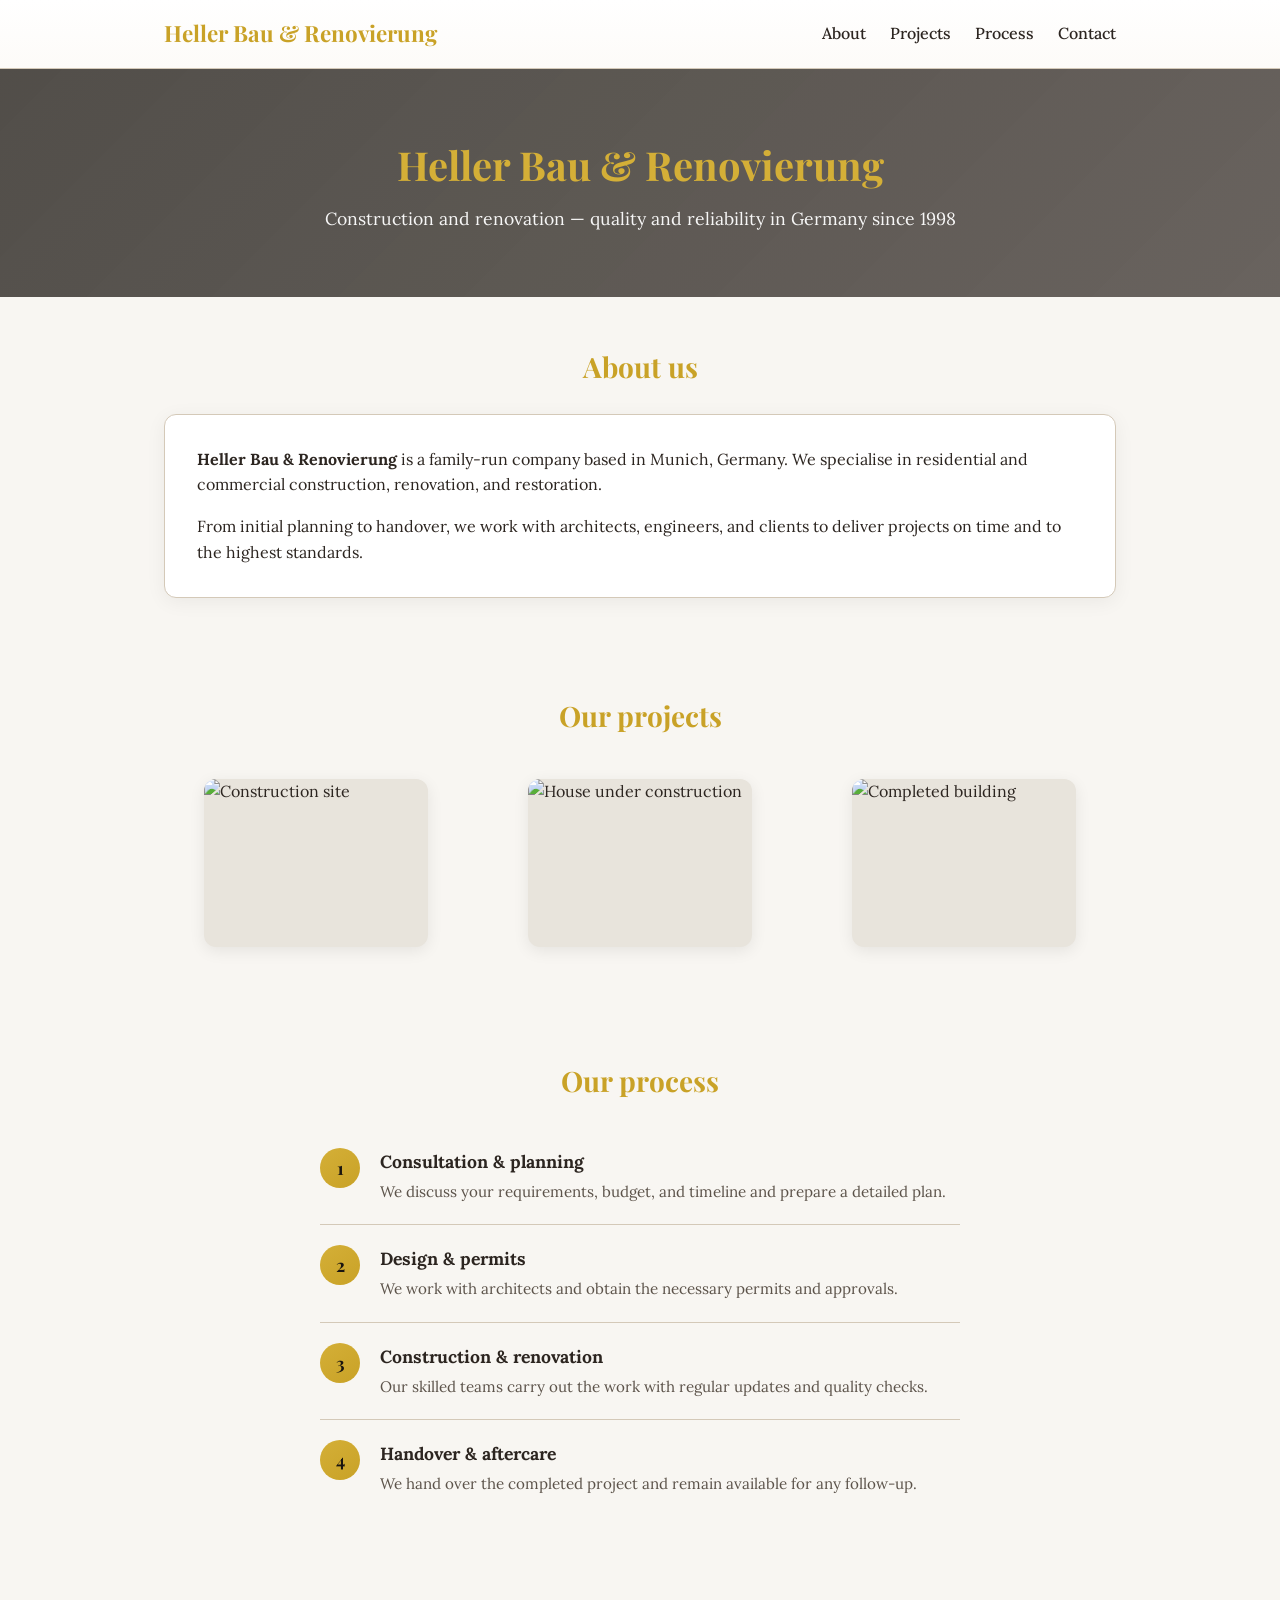
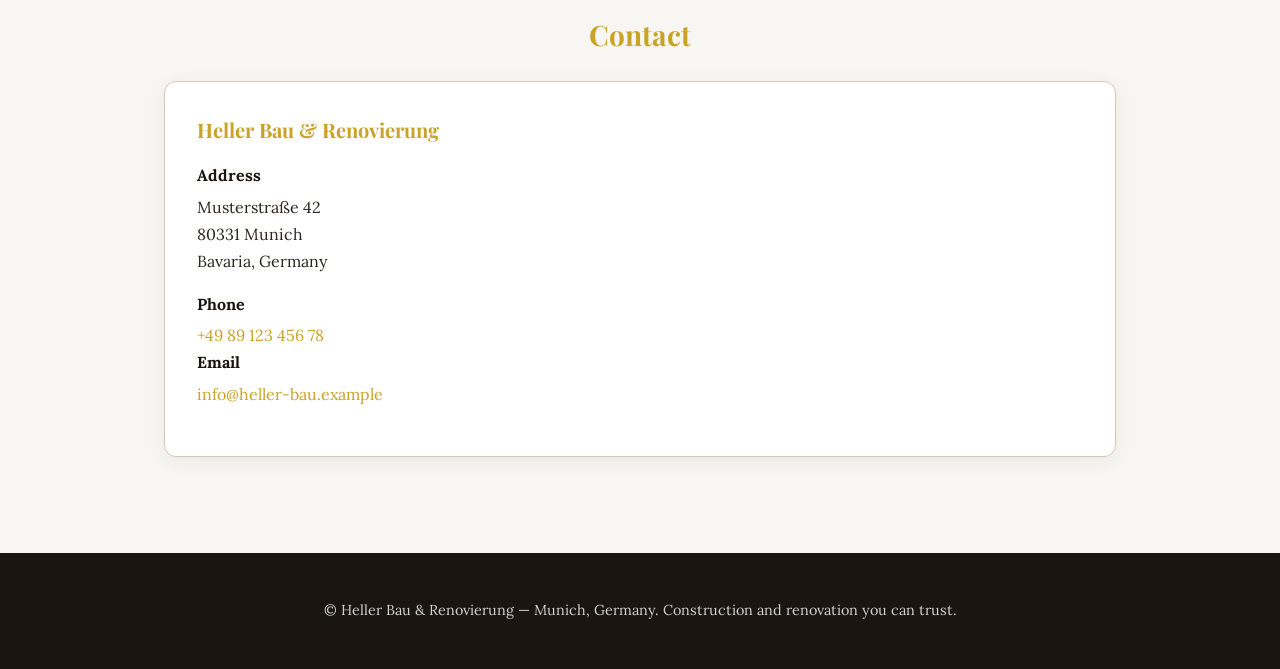
==== project-demo.html @ 4d1be03d "Add files via upload" ====
<!DOCTYPE html>
<html lang="en">
<head>
  <meta charset="UTF-8">
  <meta name="viewport" content="width=device-width, initial-scale=1.0">
  <title>Heller Bau & Renovierung — Construction & Renovation</title>
  <link rel="preconnect" href="https://fonts.googleapis.com">
  <link rel="preconnect" href="https://fonts.gstatic.com" crossorigin>
  <link href="https://fonts.googleapis.com/css2?family=Playfair+Display:wght@600;700&family=Lora:wght@400;500;600&display=swap" rel="stylesheet">
  <style>
    :root {
      --gold: #c9a227;
      --gold-light: #d4af37;
      --dark: #1a1510;
      --text: #2c2520;
      --muted: #5c534a;
      --bg: #f8f6f2;
      --white: #ffffff;
      --border: #d4c9b8;
    }
    * { box-sizing: border-box; }
    body { margin: 0; font-family: 'Lora', Georgia, serif; color: var(--text); background: var(--bg); line-height: 1.6; }
    .wrap { max-width: 1000px; margin: 0 auto; padding: 0 1.5rem; }

    .site-header {
      background: linear-gradient(180deg, var(--white) 0%, #fdfbf8 100%);
      border-bottom: 1px solid var(--border);
      padding: 1rem 0;
      position: sticky;
      top: 0;
      z-index: 100;
    }
    .site-header .wrap { display: flex; justify-content: space-between; align-items: center; }
    .site-logo { font-family: 'Playfair Display', serif; font-weight: 700; font-size: 1.4rem; color: var(--gold); }
    .site-nav { display: flex; gap: 1.5rem; }
    .site-nav a { color: var(--text); text-decoration: none; font-weight: 500; }
    .site-nav a:hover { color: var(--gold); }

    .hero-banner {
      background: linear-gradient(135deg, rgba(26,21,16,0.75) 0%, rgba(44,37,32,0.7) 100%),
        url('https://images.unsplash.com/photo-1504307651254-35680f356dfd?w=1200&q=80') center/cover;
      color: var(--white);
      padding: 4rem 0;
      text-align: center;
    }
    .hero-banner h1 { font-family: 'Playfair Display', serif; font-size: clamp(1.75rem, 4vw, 2.5rem); margin: 0 0 0.5rem; color: var(--gold-light); }
    .hero-banner p { margin: 0; font-size: 1.1rem; opacity: 0.95; }

    .section { padding: 3rem 0; }
    .section h2 { font-family: 'Playfair Display', serif; font-size: 1.75rem; color: var(--gold); margin: 0 0 1.5rem; text-align: center; }

    .about-block {
      background: var(--white);
      padding: 2rem;
      border-radius: 12px;
      box-shadow: 0 4px 20px rgba(0,0,0,0.06);
      border: 1px solid var(--border);
    }
    .about-block p { margin: 0 0 1rem; color: var(--text); }
    .about-block p:last-child { margin-bottom: 0; }

    .gallery {
      display: grid;
      grid-template-columns: repeat(auto-fit, minmax(280px, 1fr));
      gap: 1.25rem;
    }
    .gallery-item {
      border-radius: 12px;
      overflow: hidden;
      box-shadow: 0 4px 16px rgba(0,0,0,0.08);
      aspect-ratio: 4/3;
      background: #e8e4dc;
    }
    .gallery-item img { width: 100%; height: 100%; object-fit: cover; display: block; }
    .gallery-caption { padding: 0.75rem; background: var(--white); font-size: 0.9rem; color: var(--muted); text-align: center; border: 1px solid var(--border); border-top: none; border-radius: 0 0 12px 12px; }

    .process-list { max-width: 640px; margin: 0 auto; }
    .process-step {
      display: flex;
      gap: 1.25rem;
      align-items: flex-start;
      padding: 1.25rem 0;
      border-bottom: 1px solid var(--border);
    }
    .process-step:last-child { border-bottom: none; }
    .process-num {
      width: 2.5rem;
      height: 2.5rem;
      background: linear-gradient(145deg, var(--gold-light), var(--gold));
      color: var(--dark);
      font-family: 'Playfair Display', serif;
      font-weight: 700;
      font-size: 1.1rem;
      border-radius: 50%;
      display: flex;
      align-items: center;
      justify-content: center;
      flex-shrink: 0;
    }
    .process-step h3 { margin: 0 0 0.25rem; font-size: 1.1rem; color: var(--text); }
    .process-step p { margin: 0; color: var(--muted); font-size: 0.95rem; }

    .contact-block {
      background: var(--white);
      padding: 2rem;
      border-radius: 12px;
      box-shadow: 0 4px 20px rgba(0,0,0,0.06);
      border: 1px solid var(--border);
    }
    .contact-block h3 { margin: 0 0 1rem; font-family: 'Playfair Display', serif; color: var(--gold); font-size: 1.25rem; }
    .contact-address { font-style: normal; line-height: 1.7; color: var(--text); }
    .contact-address strong { display: block; margin-bottom: 0.25rem; color: var(--dark); }
    .contact-address a { color: var(--gold); text-decoration: none; }
    .contact-address a:hover { text-decoration: underline; }

    .site-footer {
      background: var(--dark);
      color: rgba(255,255,255,0.8);
      padding: 2rem 0;
      margin-top: 3rem;
      text-align: center;
      font-size: 0.9rem;
    }
    .site-footer a { color: var(--gold-light); text-decoration: none; }
  </style>
</head>
<body>
  <header class="site-header">
    <div class="wrap">
      <span class="site-logo">Heller Bau & Renovierung</span>
      <nav class="site-nav">
        <a href="#about">About</a>
        <a href="#projects">Projects</a>
        <a href="#process">Process</a>
        <a href="#contact">Contact</a>
      </nav>
    </div>
  </header>

  <section class="hero-banner">
    <div class="wrap">
      <h1>Heller Bau & Renovierung</h1>
      <p>Construction and renovation — quality and reliability in Germany since 1998</p>
    </div>
  </section>

  <section class="section" id="about">
    <div class="wrap">
      <h2>About us</h2>
      <div class="about-block">
        <p><strong>Heller Bau & Renovierung</strong> is a family-run company based in Munich, Germany. We specialise in residential and commercial construction, renovation, and restoration.</p>
        <p>From initial planning to handover, we work with architects, engineers, and clients to deliver projects on time and to the highest standards.</p>
      </div>
    </div>
  </section>

  <section class="section" id="projects">
    <div class="wrap">
      <h2>Our projects</h2>
      <div class="gallery">
        <figure class="gallery-item">
          <img src="https://images.unsplash.com/photo-1504307651254-35680f356dfd?w=600&q=80" alt="Construction site">
          <figcaption class="gallery-caption">Residential build — Munich, Germany</figcaption>
        </figure>
        <figure class="gallery-item">
          <img src="https://images.unsplash.com/photo-1600585154340-be6161a56a0c?w=600&q=80" alt="House under construction">
          <figcaption class="gallery-caption">Villa renovation — Starnberg</figcaption>
        </figure>
        <figure class="gallery-item">
          <img src="https://images.unsplash.com/photo-1613490493576-7fde63acd811?w=600&q=80" alt="Completed building">
          <figcaption class="gallery-caption">Completed project — Bavaria</figcaption>
        </figure>
      </div>
    </div>
  </section>

  <section class="section" id="process">
    <div class="wrap">
      <h2>Our process</h2>
      <div class="process-list">
        <div class="process-step">
          <span class="process-num">1</span>
          <div>
            <h3>Consultation & planning</h3>
            <p>We discuss your requirements, budget, and timeline and prepare a detailed plan.</p>
          </div>
        </div>
        <div class="process-step">
          <span class="process-num">2</span>
          <div>
            <h3>Design & permits</h3>
            <p>We work with architects and obtain the necessary permits and approvals.</p>
          </div>
        </div>
        <div class="process-step">
          <span class="process-num">3</span>
          <div>
            <h3>Construction & renovation</h3>
            <p>Our skilled teams carry out the work with regular updates and quality checks.</p>
          </div>
        </div>
        <div class="process-step">
          <span class="process-num">4</span>
          <div>
            <h3>Handover & aftercare</h3>
            <p>We hand over the completed project and remain available for any follow-up.</p>
          </div>
        </div>
      </div>
    </div>
  </section>

  <section class="section" id="contact">
    <div class="wrap">
      <h2>Contact</h2>
      <div class="contact-block">
        <h3>Heller Bau & Renovierung</h3>
        <address class="contact-address">
          <strong>Address</strong>
          Musterstraße 42<br>
          80331 Munich<br>
          Bavaria, Germany
        </address>
        <p class="contact-address" style="margin-top: 1rem;">
          <strong>Phone</strong> <a href="tel:+498912345678">+49 89 123 456 78</a><br>
          <strong>Email</strong> <a href="mailto:info@heller-bau.example">info@heller-bau.example</a>
        </p>
      </div>
    </div>
  </section>

  <footer class="site-footer">
    <div class="wrap">
      <p>© Heller Bau & Renovierung — Munich, Germany. Construction and renovation you can trust.</p>
    </div>
  </footer>
</body>
</html>
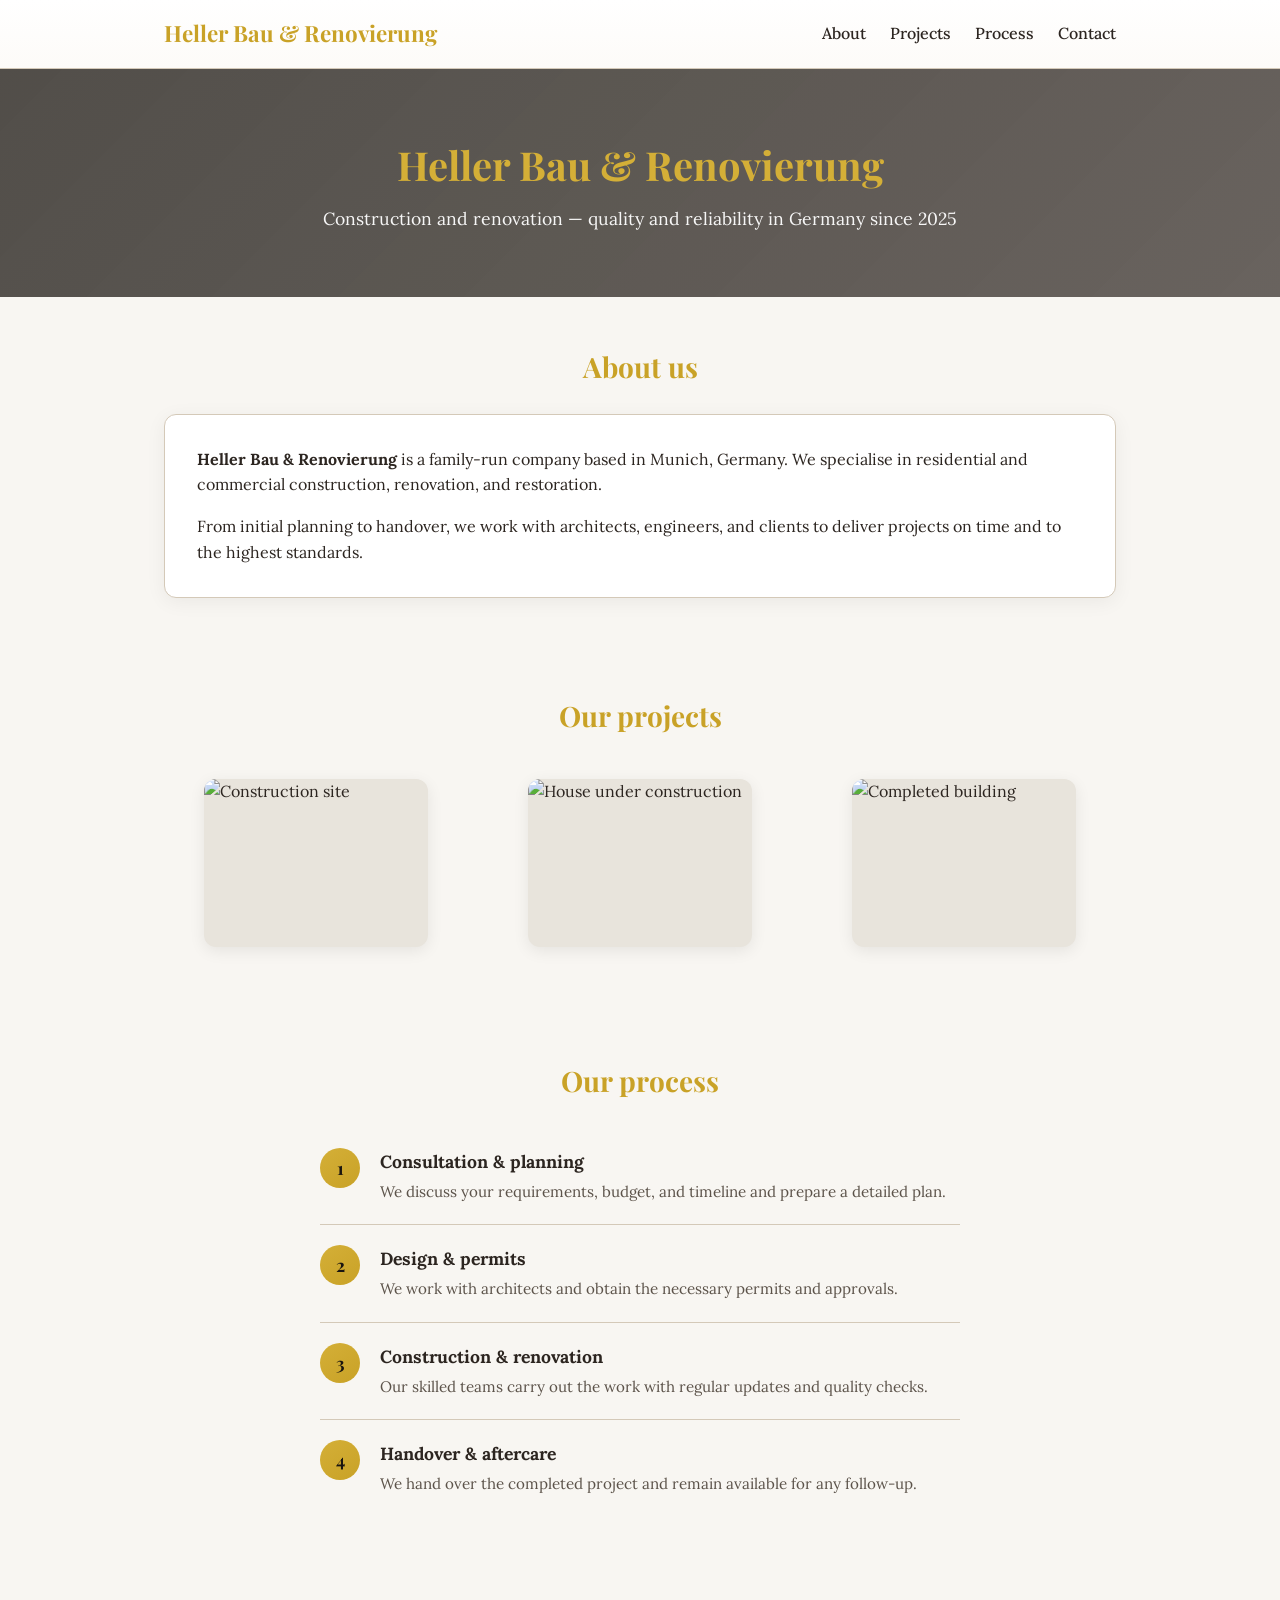
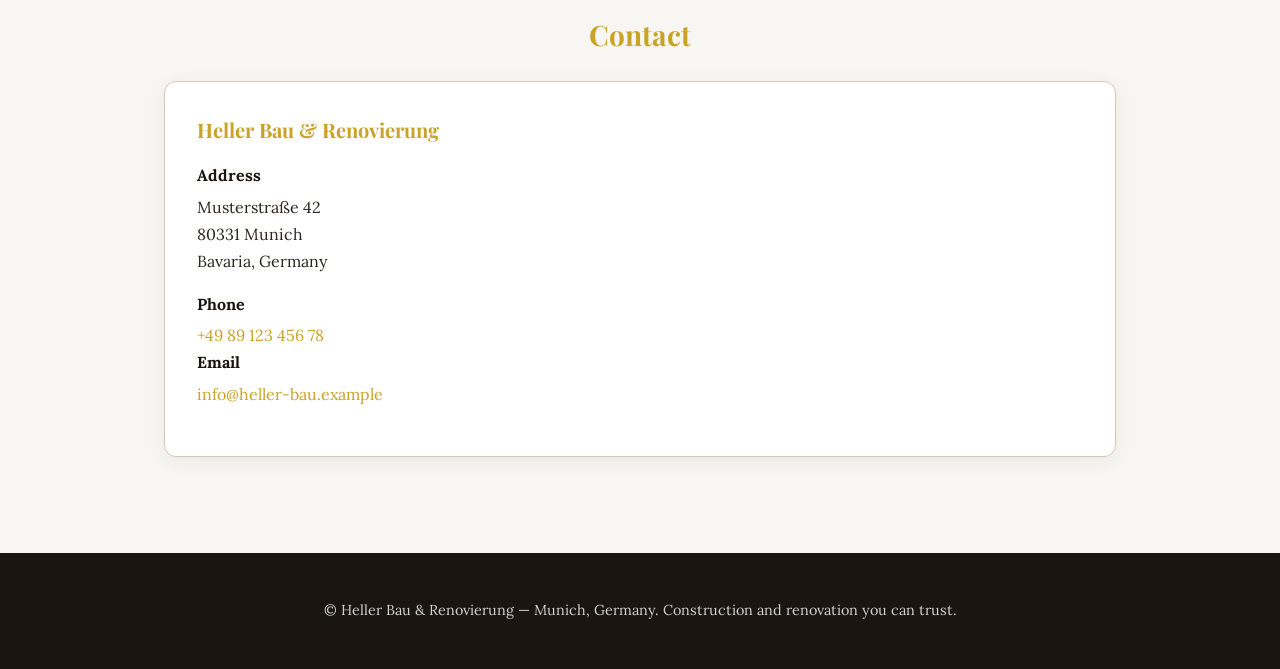
==== commit 56e50032: "Test change" ====
--- a/project-demo.html
+++ b/project-demo.html
@@ -140,7 +140,7 @@
   <section class="hero-banner">
     <div class="wrap">
       <h1>Heller Bau & Renovierung</h1>
-      <p>Construction and renovation — quality and reliability in Germany since 1998</p>
+      <p>Construction and renovation — quality and reliability in Germany since 2025</p>
     </div>
   </section>
 
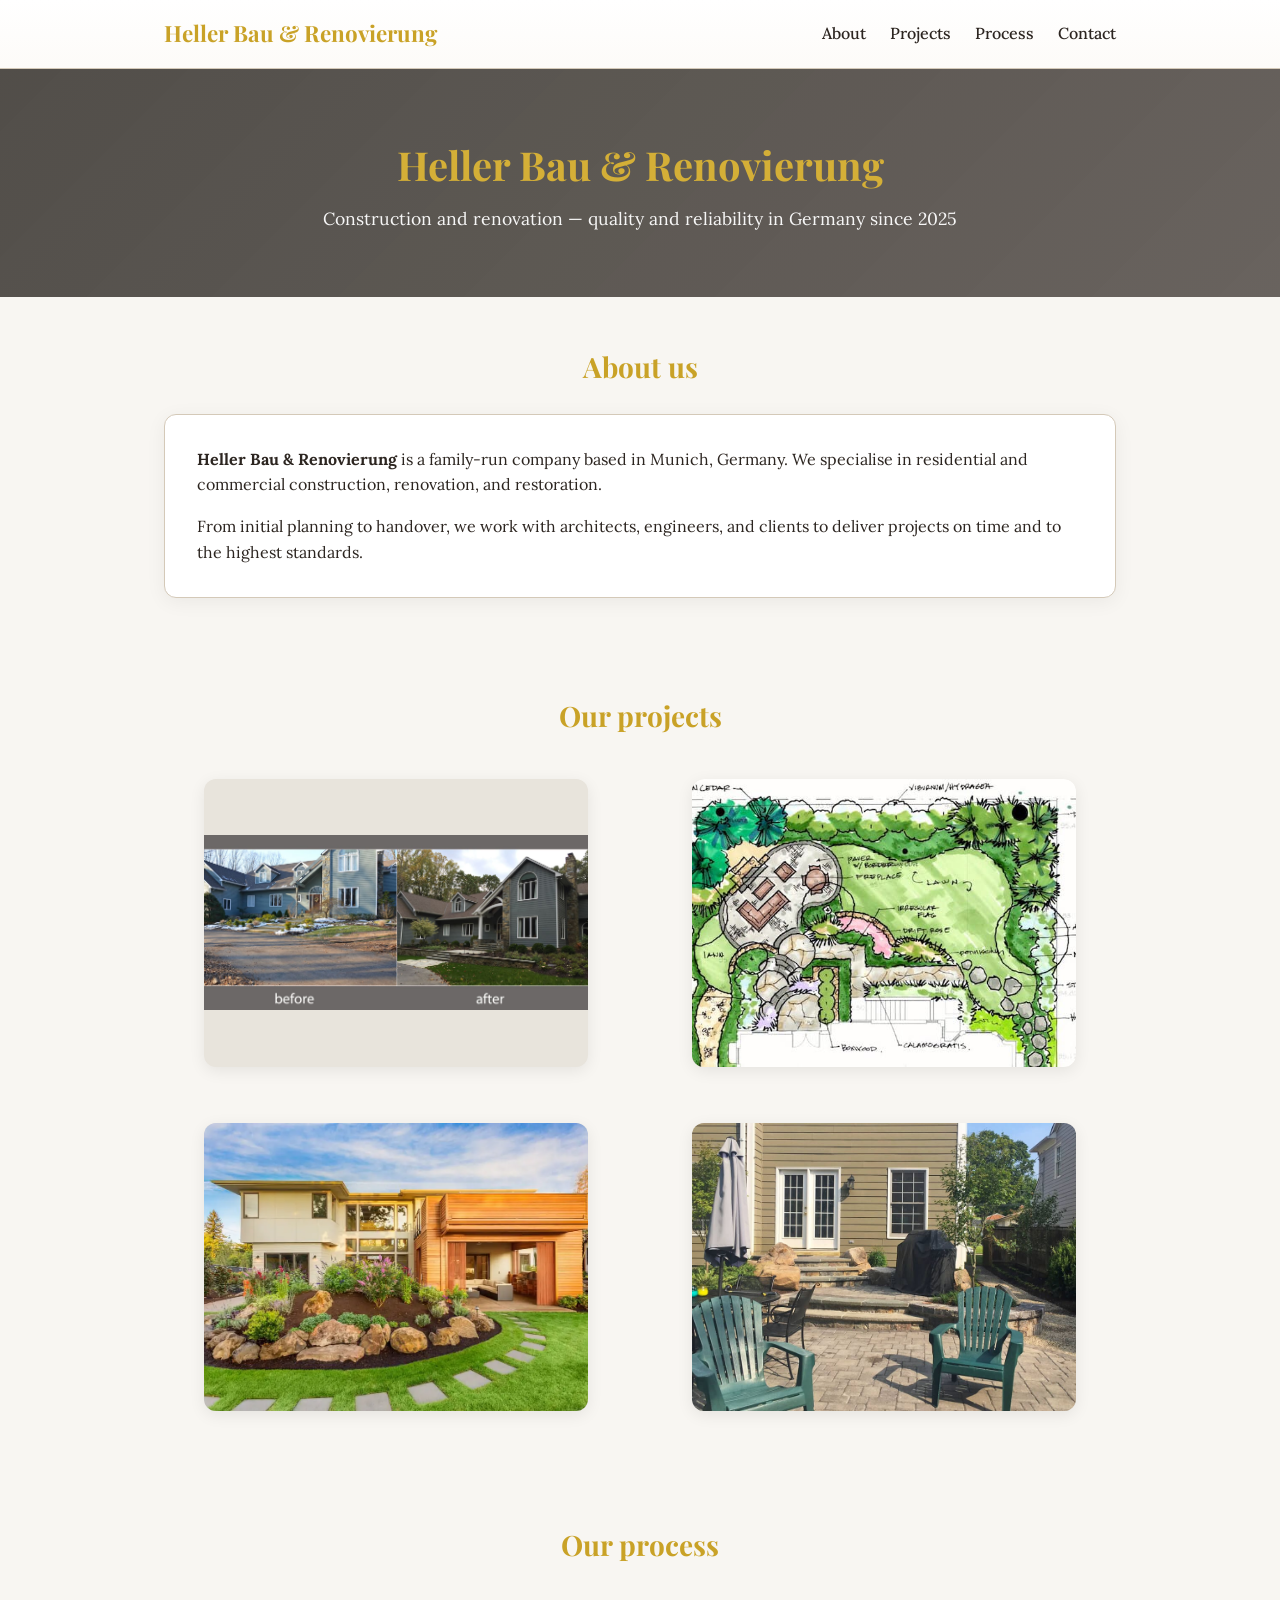
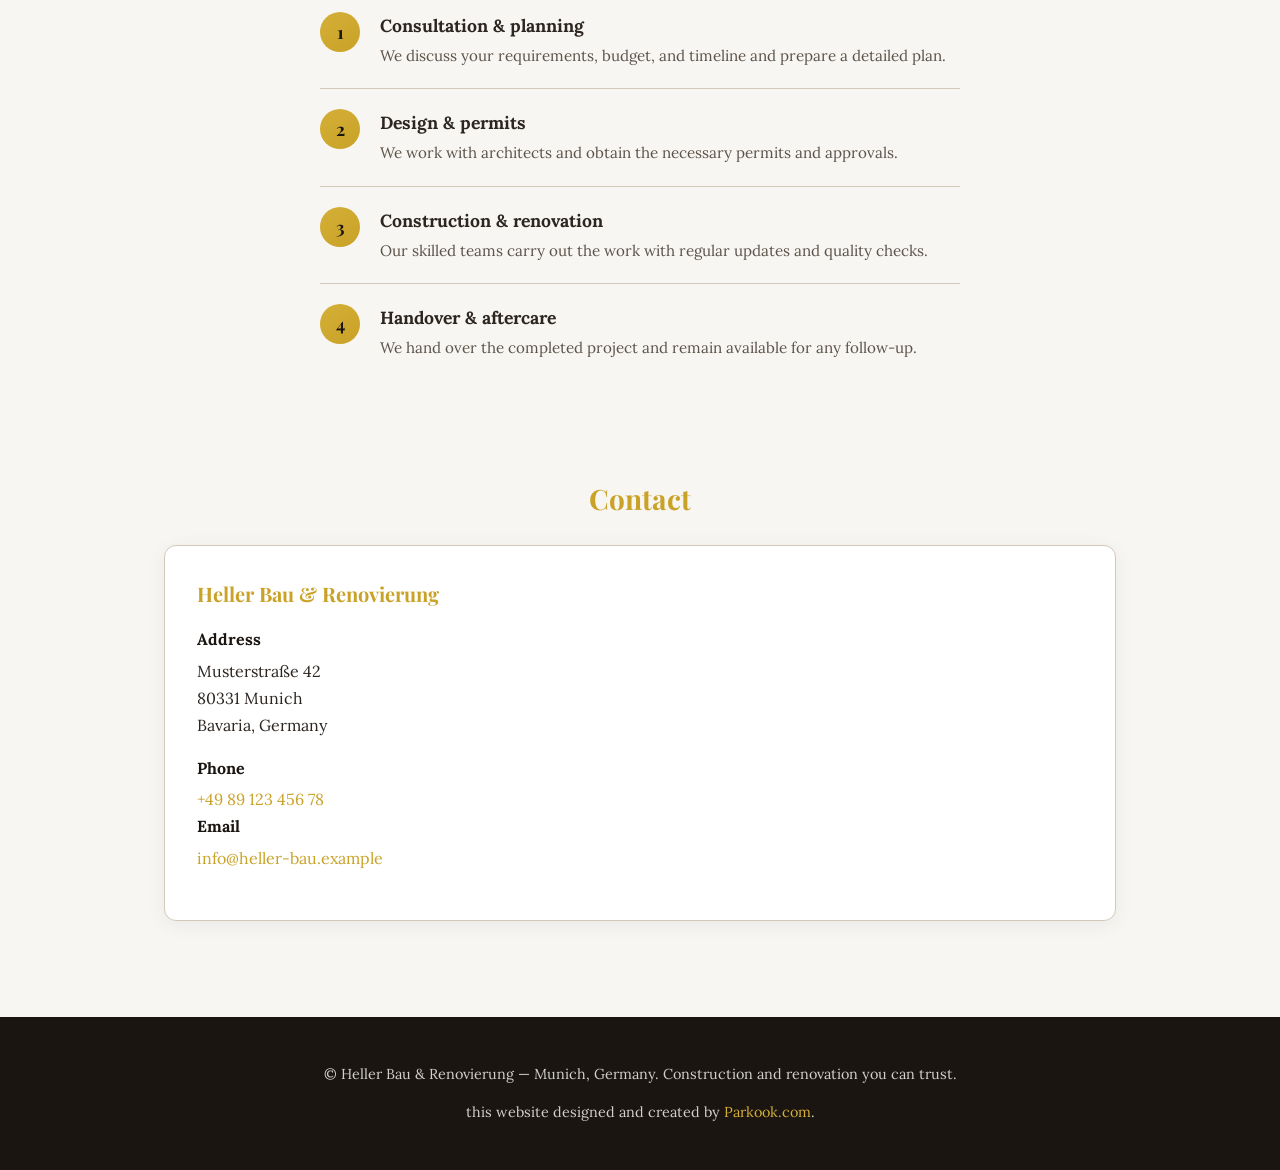
==== commit 8ca690a8: "uptade the changes" ====
--- a/project-demo.html
+++ b/project-demo.html
@@ -61,8 +61,9 @@
 
     .gallery {
       display: grid;
-      grid-template-columns: repeat(auto-fit, minmax(280px, 1fr));
-      gap: 1.25rem;
+      grid-template-columns: repeat(auto-fit, minmax(360px, 1fr));
+      gap: 1.5rem;
+      overflow: visible;
     }
     .gallery-item {
       border-radius: 12px;
@@ -70,8 +71,28 @@
       box-shadow: 0 4px 16px rgba(0,0,0,0.08);
       aspect-ratio: 4/3;
       background: #e8e4dc;
-    }
-    .gallery-item img { width: 100%; height: 100%; object-fit: cover; display: block; }
+      position: relative;
+      transition: box-shadow 0.35s ease, transform 0.35s ease;
+      z-index: 1;
+    }
+    .gallery-item img {
+      width: 100%;
+      height: 100%;
+      object-fit: cover;
+      display: block;
+      transition: transform 0.35s ease;
+    }
+    .gallery-item:hover {
+      transform: scale(2.05);
+      z-index: 5;
+      box-shadow: 0 18px 40px rgba(0,0,0,0.25);
+    }
+    .gallery-item:hover img {
+      transform: none;
+    }
+    .gallery-item-before-after img {
+      object-fit: contain;
+    }
     .gallery-caption { padding: 0.75rem; background: var(--white); font-size: 0.9rem; color: var(--muted); text-align: center; border: 1px solid var(--border); border-top: none; border-radius: 0 0 12px 12px; }
 
     .process-list { max-width: 640px; margin: 0 auto; }
@@ -158,17 +179,21 @@
     <div class="wrap">
       <h2>Our projects</h2>
       <div class="gallery">
+        <figure class="gallery-item gallery-item-before-after">
+          <img src="assets/03-BRESS-front-yard-landscape.jpg" alt="Residential build — Munich, Germany">
+          <figcaption class="gallery-caption">Residential build — Munich, Germany</figcaption>
+        </figure>
         <figure class="gallery-item">
-          <img src="https://images.unsplash.com/photo-1504307651254-35680f356dfd?w=600&q=80" alt="Construction site">
-          <figcaption class="gallery-caption">Residential build — Munich, Germany</figcaption>
+          <img src="assets/01-LANDSCAPING-DESIGN-MasterPlan.jpg" alt="Villa renovation — Starnberg">
+          <figcaption class="gallery-caption">Villa renovation — Starnberg</figcaption>
         </figure>
         <figure class="gallery-item">
-          <img src="https://images.unsplash.com/photo-1600585154340-be6161a56a0c?w=600&q=80" alt="House under construction">
-          <figcaption class="gallery-caption">Villa renovation — Starnberg</figcaption>
+          <img src="assets/front-yard-landscaping.webp" alt="Completed project — Bavaria">
+          <figcaption class="gallery-caption">Completed project — Bavaria</figcaption>
         </figure>
         <figure class="gallery-item">
-          <img src="https://images.unsplash.com/photo-1613490493576-7fde63acd811?w=600&q=80" alt="Completed building">
-          <figcaption class="gallery-caption">Completed project — Bavaria</figcaption>
+          <img src="assets/04-steps-stacked-stone-walls.jpg" alt="Garden &amp; outdoor area — landscaping project">
+          <figcaption class="gallery-caption">Garden &amp; outdoor area — landscaping project</figcaption>
         </figure>
       </div>
     </div>
@@ -232,6 +257,7 @@
   <footer class="site-footer">
     <div class="wrap">
       <p>© Heller Bau & Renovierung — Munich, Germany. Construction and renovation you can trust.</p>
+      <p>this website designed and created by <a href="index.html" target="_blank" rel="noopener">Parkook.com</a>.</p>
     </div>
   </footer>
 </body>
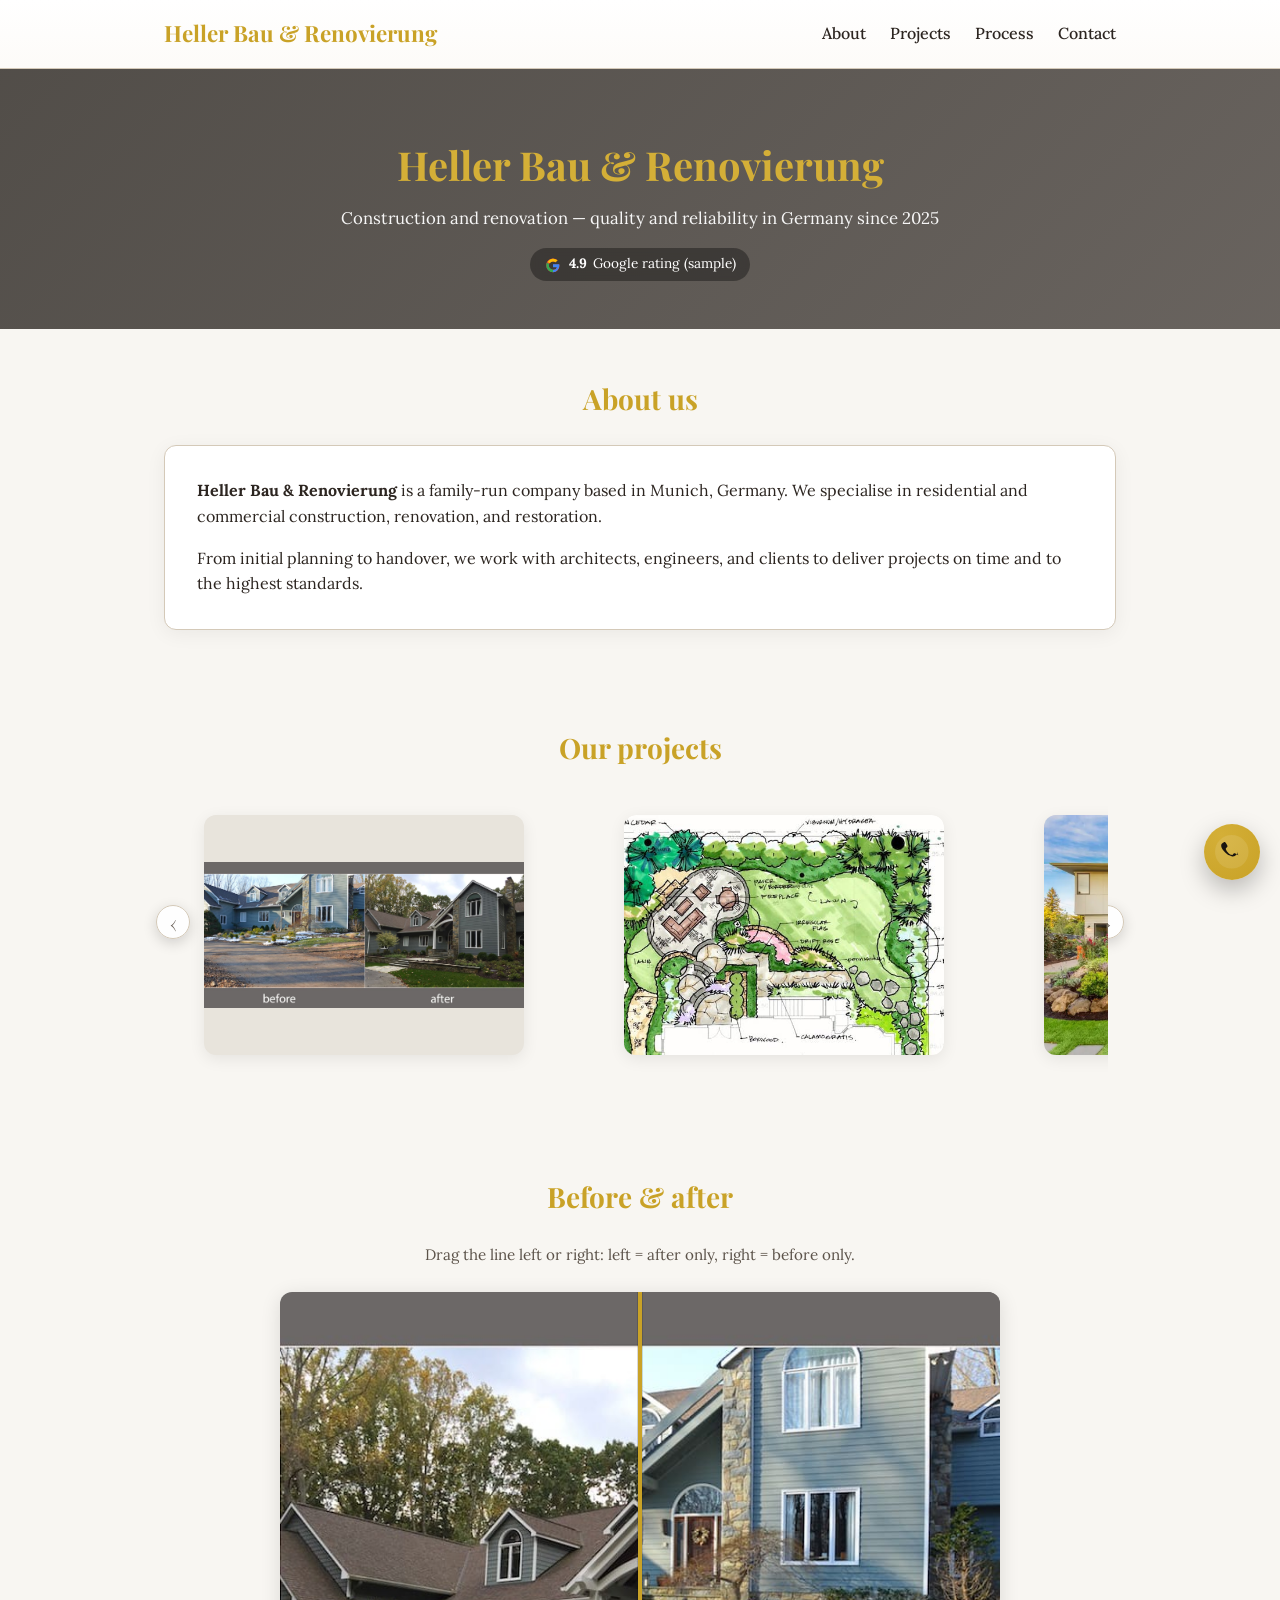
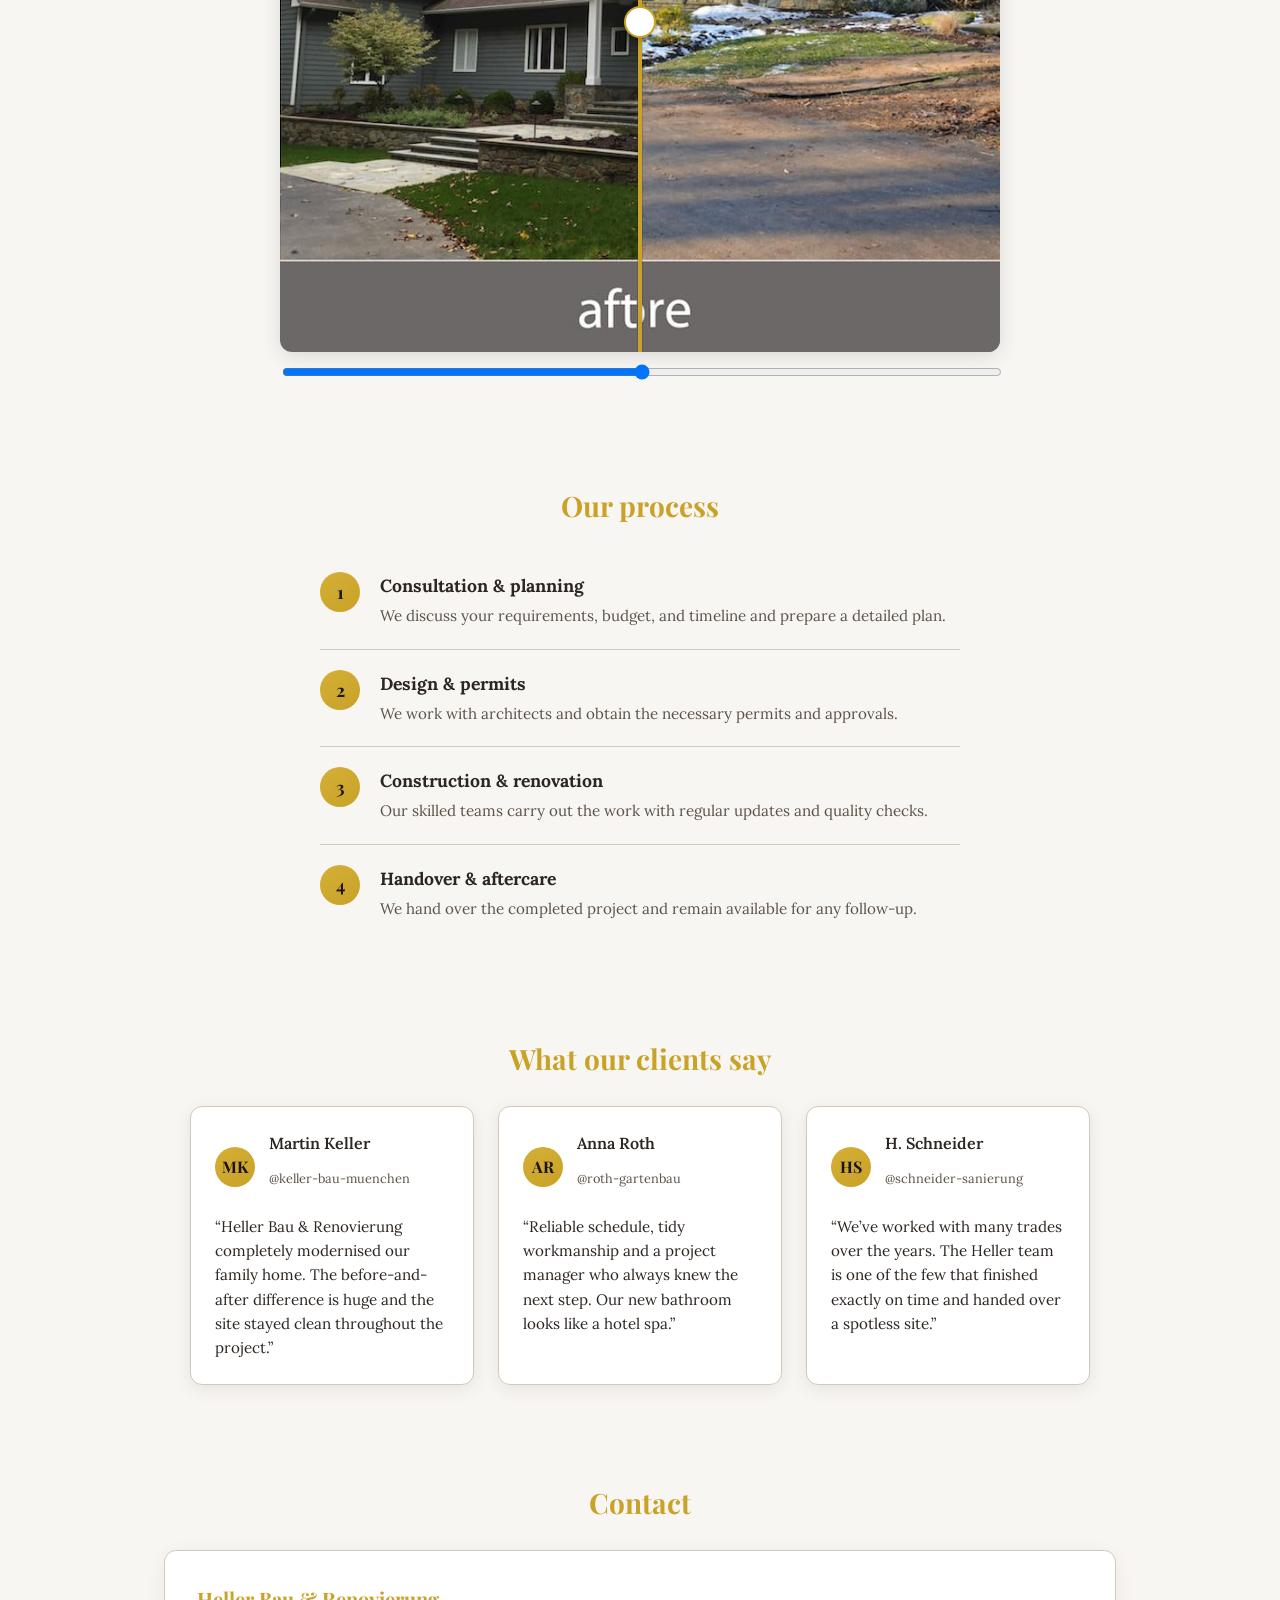
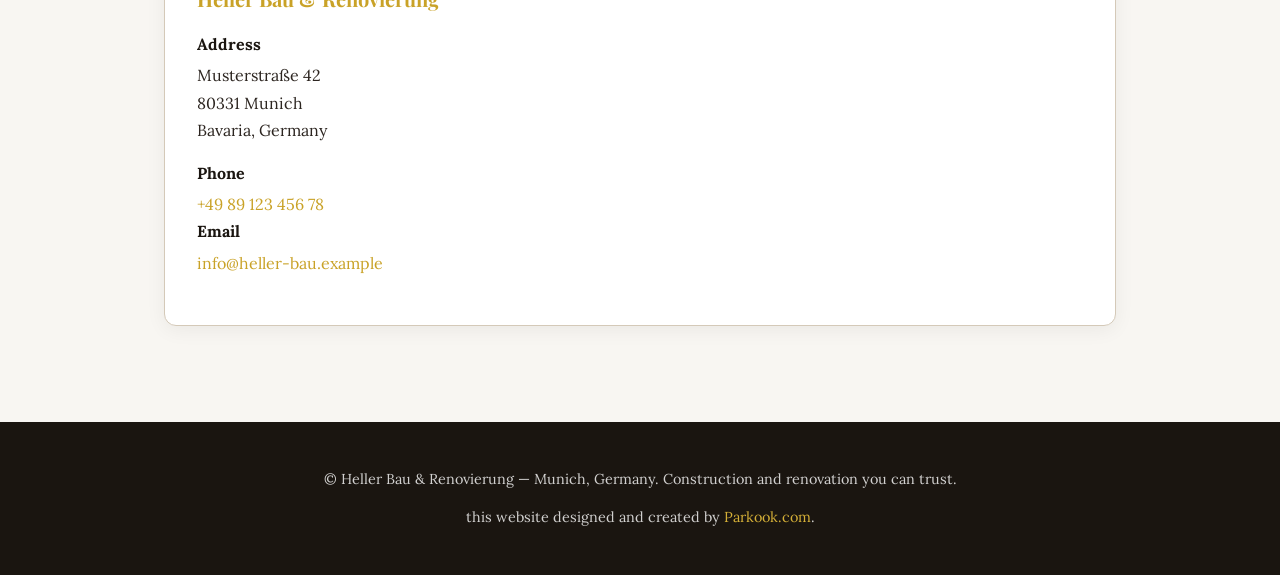
==== commit c3154c60: "update changes" ====
--- a/project-demo.html
+++ b/project-demo.html
@@ -40,11 +40,45 @@
       background: linear-gradient(135deg, rgba(26,21,16,0.75) 0%, rgba(44,37,32,0.7) 100%),
         url('https://images.unsplash.com/photo-1504307651254-35680f356dfd?w=1200&q=80') center/cover;
       color: var(--white);
-      padding: 4rem 0;
+      padding: 4rem 0 3rem;
       text-align: center;
     }
-    .hero-banner h1 { font-family: 'Playfair Display', serif; font-size: clamp(1.75rem, 4vw, 2.5rem); margin: 0 0 0.5rem; color: var(--gold-light); }
-    .hero-banner p { margin: 0; font-size: 1.1rem; opacity: 0.95; }
+    .hero-banner h1 {
+      font-family: 'Playfair Display', serif;
+      font-size: clamp(1.75rem, 4vw, 2.5rem);
+      margin: 0 0 0.5rem;
+      color: var(--gold-light);
+    }
+    .hero-banner p { margin: 0; font-size: 1.05rem; opacity: 0.95; }
+    .hero-social-proof {
+      margin-top: 1rem;
+      display: flex;
+      justify-content: center;
+    }
+    .hero-google-badge {
+      display: inline-flex;
+      align-items: center;
+      gap: 0.4rem;
+      padding: 0.35rem 0.9rem;
+      border-radius: 999px;
+      background: rgba(0,0,0,0.35);
+      backdrop-filter: blur(6px);
+      color: var(--white);
+      font-size: 0.85rem;
+    }
+    .hero-google-icon {
+      width: 18px;
+      height: 18px;
+      display: inline-flex;
+    }
+    .hero-google-icon svg {
+      width: 100%;
+      height: 100%;
+    }
+    .hero-google-text strong {
+      font-weight: 700;
+      margin-right: 0.15rem;
+    }
 
     .section { padding: 3rem 0; }
     .section h2 { font-family: 'Playfair Display', serif; font-size: 1.75rem; color: var(--gold); margin: 0 0 1.5rem; text-align: center; }
@@ -60,9 +94,26 @@
     .about-block p:last-child { margin-bottom: 0; }
 
     .gallery {
-      display: grid;
-      grid-template-columns: repeat(auto-fit, minmax(360px, 1fr));
-      gap: 1.5rem;
+      position: relative;
+      overflow: visible;
+    }
+    .gallery-scroll {
+      width: 100%;
+      max-width: 100%;
+      overflow-x: auto;
+      overflow-y: visible;
+      scroll-behavior: smooth;
+      scrollbar-width: none;
+      -webkit-overflow-scrolling: touch;
+      margin: 0 -0.5rem;
+    }
+    .gallery-scroll::-webkit-scrollbar {
+      display: none;
+    }
+    .gallery-track {
+      display: flex;
+      gap: 1.25rem;
+      padding: 0.25rem 0.5rem 0.5rem;
       overflow: visible;
     }
     .gallery-item {
@@ -74,6 +125,8 @@
       position: relative;
       transition: box-shadow 0.35s ease, transform 0.35s ease;
       z-index: 1;
+      transform-origin: center center;
+      flex: 0 0 320px;
     }
     .gallery-item img {
       width: 100%;
@@ -83,9 +136,9 @@
       transition: transform 0.35s ease;
     }
     .gallery-item:hover {
-      transform: scale(2.05);
-      z-index: 5;
-      box-shadow: 0 18px 40px rgba(0,0,0,0.25);
+      transform: scale(1.55);
+      z-index: 10;
+      box-shadow: 0 20px 48px rgba(0,0,0,0.28);
     }
     .gallery-item:hover img {
       transform: none;
@@ -94,6 +147,27 @@
       object-fit: contain;
     }
     .gallery-caption { padding: 0.75rem; background: var(--white); font-size: 0.9rem; color: var(--muted); text-align: center; border: 1px solid var(--border); border-top: none; border-radius: 0 0 12px 12px; }
+
+    .gallery-arrow {
+      position: absolute;
+      top: 45%;
+      transform: translateY(-50%);
+      width: 34px;
+      height: 34px;
+      border-radius: 50%;
+      border: 1px solid var(--border);
+      background: rgba(255,255,255,0.9);
+      display: flex;
+      align-items: center;
+      justify-content: center;
+      font-family: 'Playfair Display', serif;
+      font-size: 1.3rem;
+      color: var(--muted);
+      cursor: pointer;
+      box-shadow: 0 4px 14px rgba(0,0,0,0.16);
+    }
+    .gallery-arrow-left { left: -0.5rem; }
+    .gallery-arrow-right { right: -0.5rem; }
 
     .process-list { max-width: 640px; margin: 0 auto; }
     .process-step {
@@ -129,7 +203,7 @@
       border: 1px solid var(--border);
     }
     .contact-block h3 { margin: 0 0 1rem; font-family: 'Playfair Display', serif; color: var(--gold); font-size: 1.25rem; }
-    .contact-address { font-style: normal; line-height: 1.7; color: var(--text); }
+    .contact-address { font-style: normal; line-height: 1.7; color: var(--text); word-wrap: break-word; }
     .contact-address strong { display: block; margin-bottom: 0.25rem; color: var(--dark); }
     .contact-address a { color: var(--gold); text-decoration: none; }
     .contact-address a:hover { text-decoration: underline; }
@@ -143,6 +217,188 @@
       font-size: 0.9rem;
     }
     .site-footer a { color: var(--gold-light); text-decoration: none; }
+
+    /* Before/after comparison — left = after, right = before */
+    .compare-section-note {
+      max-width: 640px;
+      margin: 0 auto 1.5rem;
+      font-size: 0.95rem;
+      color: var(--muted);
+      text-align: center;
+    }
+    .compare-wrapper {
+      max-width: 720px;
+      margin: 0 auto;
+    }
+    .compare-inner {
+      position: relative;
+      border-radius: 12px;
+      overflow: hidden;
+      box-shadow: 0 4px 20px rgba(0,0,0,0.12);
+      cursor: ew-resize;
+    }
+    .compare-img {
+      width: 100%;
+      height: auto;
+      display: block;
+      user-select: none;
+      pointer-events: none;
+      vertical-align: middle;
+    }
+    .compare-inner .compare-img:first-child {
+      display: block;
+      width: 100%;
+    }
+    .compare-img-before {
+      position: absolute;
+      top: 0;
+      left: 0;
+      width: 100%;
+      height: 100%;
+      object-fit: cover;
+      clip-path: inset(0 0 0 calc(100% - var(--compare-position, 50%)));
+      transition: clip-path 0.05s linear;
+    }
+    .compare-handle {
+      position: absolute;
+      top: 0;
+      bottom: 0;
+      left: var(--compare-position, 50%);
+      width: 4px;
+      margin-left: -2px;
+      background: var(--gold);
+      box-shadow: 0 0 0 1px rgba(0,0,0,0.15);
+      pointer-events: none;
+    }
+    .compare-handle::before {
+      content: '';
+      position: absolute;
+      left: 50%;
+      top: 50%;
+      transform: translate(-50%, -50%);
+      width: 28px;
+      height: 28px;
+      border-radius: 50%;
+      background: var(--white);
+      border: 2px solid var(--gold);
+      box-shadow: 0 4px 10px rgba(0,0,0,0.2);
+    }
+    .compare-range {
+      width: 100%;
+      margin-top: 0.75rem;
+    }
+
+    /* Testimonials */
+    .testimonials {
+      max-width: 900px;
+      margin: 0 auto;
+      display: grid;
+      grid-template-columns: repeat(auto-fit, minmax(260px, 1fr));
+      gap: 1.5rem;
+    }
+    .testimonial-card {
+      background: var(--white);
+      border-radius: 12px;
+      padding: 1.5rem;
+      box-shadow: 0 4px 18px rgba(0,0,0,0.08);
+      border: 1px solid var(--border);
+    }
+    .testimonial-header {
+      display: flex;
+      align-items: center;
+      gap: 0.85rem;
+      margin-bottom: 0.75rem;
+    }
+    .testimonial-avatar {
+      width: 40px;
+      height: 40px;
+      border-radius: 50%;
+      background: linear-gradient(145deg, var(--gold-light), var(--gold));
+      display: flex;
+      align-items: center;
+      justify-content: center;
+      font-family: 'Playfair Display', serif;
+      font-weight: 700;
+      font-size: 1rem;
+      color: var(--dark);
+    }
+    .testimonial-name {
+      font-weight: 600;
+      margin: 0;
+    }
+    .testimonial-id {
+      font-size: 0.8rem;
+      color: var(--muted);
+    }
+    .testimonial-text {
+      margin: 0.25rem 0 0;
+      font-size: 0.95rem;
+      color: var(--text);
+    }
+
+    /* Floating call button */
+    .call-fab {
+      position: fixed;
+      right: 1.25rem;
+      bottom: 1.25rem;
+      width: 56px;
+      height: 56px;
+      border-radius: 50%;
+      box-shadow: 0 10px 24px rgba(0,0,0,0.25);
+      display: flex;
+      align-items: center;
+      justify-content: center;
+      background: radial-gradient(circle at 30% 20%, var(--gold-light), var(--gold));
+      z-index: 120;
+    }
+    .call-fab svg {
+      width: 60%;
+      height: 60%;
+    }
+
+    /* Responsive adjustments */
+    @media (max-width: 768px) {
+      .wrap {
+        padding: 0 1rem;
+      }
+      .site-header .wrap {
+        flex-direction: column;
+        align-items: center;
+        gap: 0.25rem;
+        text-align: center;
+      }
+      .site-nav {
+        gap: 1rem;
+        flex-wrap: wrap;
+        font-size: 0.9rem;
+      }
+      .hero-banner {
+        padding: 2.5rem 0;
+      }
+      .section {
+        padding: 2.25rem 0;
+      }
+      .about-block,
+      .contact-block {
+        padding: 1.5rem;
+      }
+      .process-step {
+        align-items: flex-start;
+        gap: 0.9rem;
+      }
+    }
+
+    @media (max-width: 480px) {
+      .site-logo {
+        font-size: 1.2rem;
+      }
+      .section h2 {
+        font-size: 1.5rem;
+      }
+      .hero-banner {
+        padding: 2rem 0;
+      }
+    }
   </style>
 </head>
 <body>
@@ -162,6 +418,19 @@
     <div class="wrap">
       <h1>Heller Bau & Renovierung</h1>
       <p>Construction and renovation — quality and reliability in Germany since 2025</p>
+      <div class="hero-social-proof">
+        <div class="hero-google-badge">
+          <span class="hero-google-icon" aria-hidden="true">
+            <svg viewBox="0 0 24 24" fill="none">
+              <path fill="#EA4335" d="M12 11.1v3.8h5.3A4.9 4.9 0 0 1 12 19.5 5.5 5.5 0 0 1 6.5 14 5.5 5.5 0 0 1 12 8.5c1.3 0 2.5.5 3.4 1.3l2.7-2.7A9 9 0 0 0 3 14a9 9 0 0 0 9 9c4.6 0 8.5-3.4 8.5-8.6 0-.6-.1-1.1-.2-1.6H12Z"/>
+              <path fill="#FBBC05" d="M4.7 9.3 7.7 11A5.5 5.5 0 0 1 12 8.5c1.3 0 2.5.5 3.4 1.3l2.7-2.7A9 9 0 0 0 4.7 9.3Z"/>
+              <path fill="#4285F4" d="M20.5 12.4H12v3.8h5.3A4.9 4.9 0 0 1 12 19.5v3.5a9 9 0 0 0 8.5-8.6c0-.6-.1-1.1-.2-1.6Z"/>
+              <path fill="#34A853" d="M12 23a9 9 0 0 1-9-9c0-1.4.3-2.7.8-3.9l3 1.8A5.5 5.5 0 0 0 12 19.5V23Z"/>
+            </svg>
+          </span>
+          <span class="hero-google-text"><strong>4.9</strong> Google rating (sample)</span>
+        </div>
+      </div>
     </div>
   </section>
 
@@ -179,22 +448,54 @@
     <div class="wrap">
       <h2>Our projects</h2>
       <div class="gallery">
-        <figure class="gallery-item gallery-item-before-after">
-          <img src="assets/03-BRESS-front-yard-landscape.jpg" alt="Residential build — Munich, Germany">
-          <figcaption class="gallery-caption">Residential build — Munich, Germany</figcaption>
-        </figure>
-        <figure class="gallery-item">
-          <img src="assets/01-LANDSCAPING-DESIGN-MasterPlan.jpg" alt="Villa renovation — Starnberg">
-          <figcaption class="gallery-caption">Villa renovation — Starnberg</figcaption>
-        </figure>
-        <figure class="gallery-item">
-          <img src="assets/front-yard-landscaping.webp" alt="Completed project — Bavaria">
-          <figcaption class="gallery-caption">Completed project — Bavaria</figcaption>
-        </figure>
-        <figure class="gallery-item">
-          <img src="assets/04-steps-stacked-stone-walls.jpg" alt="Garden &amp; outdoor area — landscaping project">
-          <figcaption class="gallery-caption">Garden &amp; outdoor area — landscaping project</figcaption>
-        </figure>
+        <button class="gallery-arrow gallery-arrow-left" id="galleryPrev" type="button" aria-label="Previous projects">‹</button>
+        <button class="gallery-arrow gallery-arrow-right" id="galleryNext" type="button" aria-label="Next projects">›</button>
+        <div class="gallery-scroll" id="galleryScroll">
+        <div class="gallery-track">
+          <figure class="gallery-item gallery-item-before-after">
+            <img src="assets/03-BRESS-front-yard-landscape.jpg" alt="Residential build — Munich, Germany">
+            <figcaption class="gallery-caption">Residential build — Munich, Germany</figcaption>
+          </figure>
+          <figure class="gallery-item">
+            <img src="assets/01-LANDSCAPING-DESIGN-MasterPlan.jpg" alt="Landscape master plan">
+            <figcaption class="gallery-caption">Garden &amp; landscape master plan</figcaption>
+          </figure>
+          <figure class="gallery-item">
+            <img src="assets/front-yard-landscaping.webp" alt="Completed project — Bavaria">
+            <figcaption class="gallery-caption">Completed project — Bavaria</figcaption>
+          </figure>
+          <figure class="gallery-item">
+            <img src="assets/04-steps-stacked-stone-walls.jpg" alt="Garden &amp; outdoor area — landscaping project">
+            <figcaption class="gallery-caption">Garden &amp; outdoor area — landscaping project</figcaption>
+          </figure>
+          <!-- Duplicate items for smooth looping -->
+          <figure class="gallery-item gallery-item-before-after">
+            <img src="assets/03-BRESS-front-yard-landscape.jpg" alt="Residential build — Munich, Germany">
+            <figcaption class="gallery-caption">Residential build — Munich, Germany</figcaption>
+          </figure>
+          <figure class="gallery-item">
+            <img src="assets/01-LANDSCAPING-DESIGN-MasterPlan.jpg" alt="Landscape master plan">
+            <figcaption class="gallery-caption">Garden &amp; landscape master plan</figcaption>
+          </figure>
+        </div>
+        </div>
+      </div>
+    </div>
+  </section>
+
+  <section class="section">
+    <div class="wrap">
+      <h2>Before &amp; after</h2>
+      <p class="compare-section-note">
+        Drag the line left or right: left = after only, right = before only.
+      </p>
+      <div class="compare-wrapper" id="compareWrapper">
+        <div class="compare-inner">
+          <img src="assets/03-BRESS-front-yard-landscape- After.jpg" alt="After landscaping project" class="compare-img">
+          <img src="assets/03-BRESS-front-yard-landscape-before.jpg" alt="Before landscaping project" class="compare-img compare-img-before">
+          <div class="compare-handle"></div>
+        </div>
+        <input type="range" min="0" max="100" value="50" class="compare-range" id="compareRange" aria-label="Drag left for after, right for before">
       </div>
     </div>
   </section>
@@ -231,6 +532,50 @@
             <p>We hand over the completed project and remain available for any follow-up.</p>
           </div>
         </div>
+      </div>
+    </div>
+  </section>
+
+  <section class="section" id="testimonials">
+    <div class="wrap">
+      <h2>What our clients say</h2>
+      <div class="testimonials">
+        <article class="testimonial-card">
+          <div class="testimonial-header">
+            <div class="testimonial-avatar">MK</div>
+            <div>
+              <p class="testimonial-name">Martin Keller</p>
+              <p class="testimonial-id">@keller-bau-muenchen</p>
+            </div>
+          </div>
+          <p class="testimonial-text">
+            “Heller Bau &amp; Renovierung completely modernised our family home. The before-and-after difference is huge and the site stayed clean throughout the project.”
+          </p>
+        </article>
+        <article class="testimonial-card">
+          <div class="testimonial-header">
+            <div class="testimonial-avatar">AR</div>
+            <div>
+              <p class="testimonial-name">Anna Roth</p>
+              <p class="testimonial-id">@roth-gartenbau</p>
+            </div>
+          </div>
+          <p class="testimonial-text">
+            “Reliable schedule, tidy workmanship and a project manager who always knew the next step. Our new bathroom looks like a hotel spa.”
+          </p>
+        </article>
+        <article class="testimonial-card">
+          <div class="testimonial-header">
+            <div class="testimonial-avatar">HS</div>
+            <div>
+              <p class="testimonial-name">H. Schneider</p>
+              <p class="testimonial-id">@schneider-sanierung</p>
+            </div>
+          </div>
+          <p class="testimonial-text">
+            “We’ve worked with many trades over the years. The Heller team is one of the few that finished exactly on time and handed over a spotless site.”
+          </p>
+        </article>
       </div>
     </div>
   </section>
@@ -260,5 +605,86 @@
       <p>this website designed and created by <a href="index.html" target="_blank" rel="noopener">Parkook.com</a>.</p>
     </div>
   </footer>
+  <a href="tel:+498912345678" class="call-fab" aria-label="Call Heller Bau &amp; Renovierung">
+    <svg viewBox="0 0 32 32" aria-hidden="true">
+      <circle cx="16" cy="16" r="16" fill="#ffffff" fill-opacity="0.1"/>
+      <path d="M22.2 19.4c-.6-.6-2.1-1.5-2.9-1.8-.8-.3-1.1-.3-1.7.3l-.8.8c-.3.3-.6.4-1.2.2-.6-.2-1.9-.8-3.1-2.1-1.2-1.2-1.8-2.5-2.1-3.1-.2-.6-.1-.9.2-1.2l.8-.8c.6-.6.6-.9.3-1.7-.3-.8-1.2-2.3-1.8-2.9-.6-.6-.9-.5-1.4-.3-.4.2-1.4.9-1.8 1.3-.5.5-.8 1.1-.8 1.8 0 1 .3 2.8 2.5 5.3 2.2 2.6 4.1 3.7 5.1 4.2.9.4 1.7.7 2.3.8.9.2 1.7.2 2.4.1.7-.1 1.3-.7 1.8-1.2.4-.4 1.1-1.4 1.3-1.8.3-.5.3-.8-.3-1.4Z" fill="#1a1510"/>
+    </svg>
+  </a>
+  <script>
+    (function () {
+      var scrollEl = document.getElementById('galleryScroll');
+      var prev = document.getElementById('galleryPrev');
+      var next = document.getElementById('galleryNext');
+      if (!scrollEl || !prev || !next) return;
+      var step = 340;
+      var autoTimer = null;
+      function scrollByDir(dir) {
+        var target = scrollEl.scrollLeft + dir * step;
+        scrollEl.scrollTo({ left: target, behavior: 'smooth' });
+      }
+      function autoAdvance() {
+        var maxScroll = scrollEl.scrollWidth - scrollEl.clientWidth;
+        if (maxScroll <= 0) return;
+        var nextLeft = scrollEl.scrollLeft + step;
+        if (nextLeft >= maxScroll) {
+          scrollEl.scrollTo({ left: 0, behavior: 'auto' });
+        } else {
+          scrollEl.scrollTo({ left: nextLeft, behavior: 'smooth' });
+        }
+      }
+      prev.addEventListener('click', function () { scrollByDir(-1); });
+      next.addEventListener('click', function () { scrollByDir(1); });
+      function startAuto() {
+        if (autoTimer) return;
+        autoTimer = setInterval(autoAdvance, 2000);
+      }
+      function stopAuto() {
+        if (autoTimer) {
+          clearInterval(autoTimer);
+          autoTimer = null;
+        }
+      }
+      scrollEl.addEventListener('mouseenter', stopAuto);
+      scrollEl.addEventListener('mouseleave', startAuto);
+      startAuto();
+    })();
+
+    (function () {
+      var wrapper = document.getElementById('compareWrapper');
+      var range = document.getElementById('compareRange');
+      if (!wrapper || !range) return;
+      var inner = wrapper.querySelector('.compare-inner');
+      if (!inner) return;
+      function update(v) {
+        var pct = Math.min(100, Math.max(0, parseFloat(v)));
+        inner.style.setProperty('--compare-position', pct + '%');
+      }
+      update(range.value);
+      range.addEventListener('input', function (e) {
+        update(e.target.value);
+      });
+
+      function setFromPointer(e) {
+        var rect = inner.getBoundingClientRect();
+        var x = e.clientX - rect.left;
+        var pct = (x / rect.width) * 100;
+        if (pct < 0) pct = 0;
+        if (pct > 100) pct = 100;
+        range.value = pct;
+        update(pct);
+      }
+
+      inner.addEventListener('pointerdown', function (e) {
+        inner.setPointerCapture(e.pointerId);
+        setFromPointer(e);
+        inner.addEventListener('pointermove', setFromPointer);
+      });
+      inner.addEventListener('pointerup', function (e) {
+        inner.releasePointerCapture(e.pointerId);
+        inner.removeEventListener('pointermove', setFromPointer);
+      });
+    })();
+  </script>
 </body>
 </html>
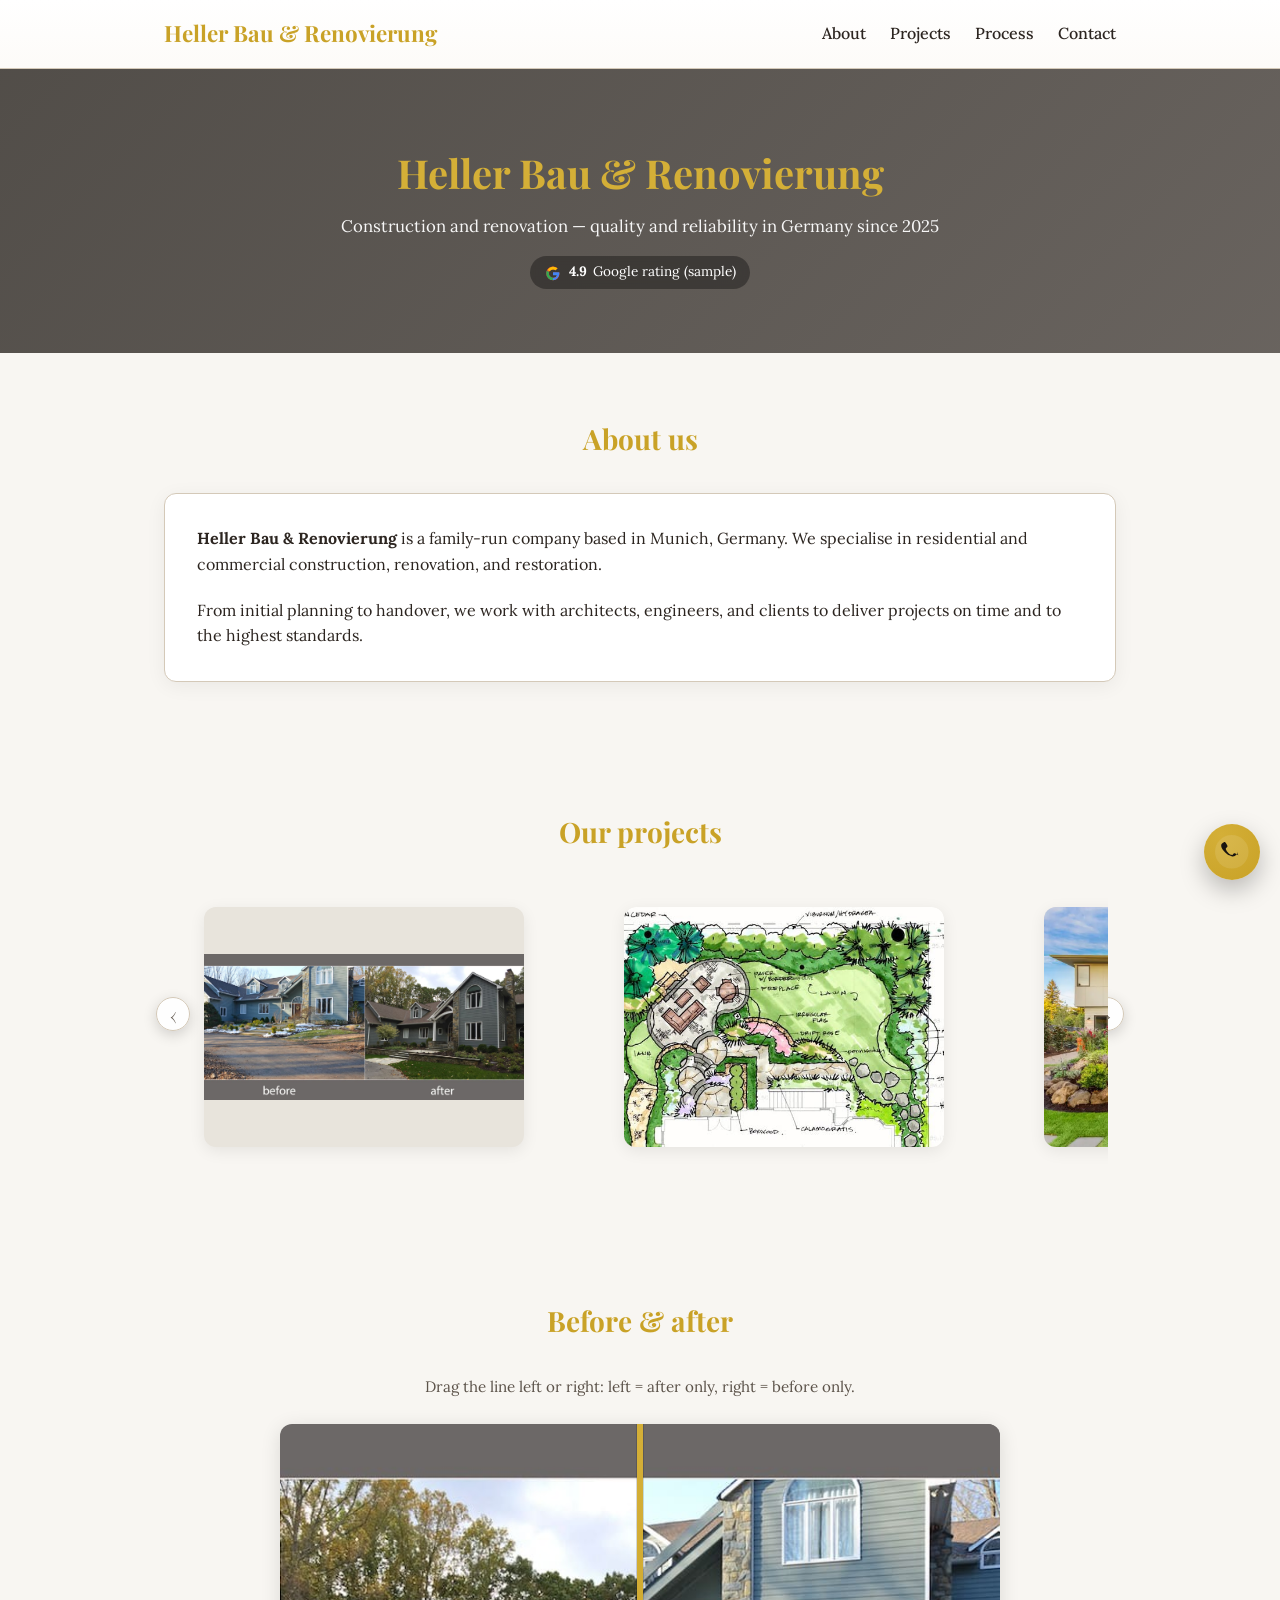
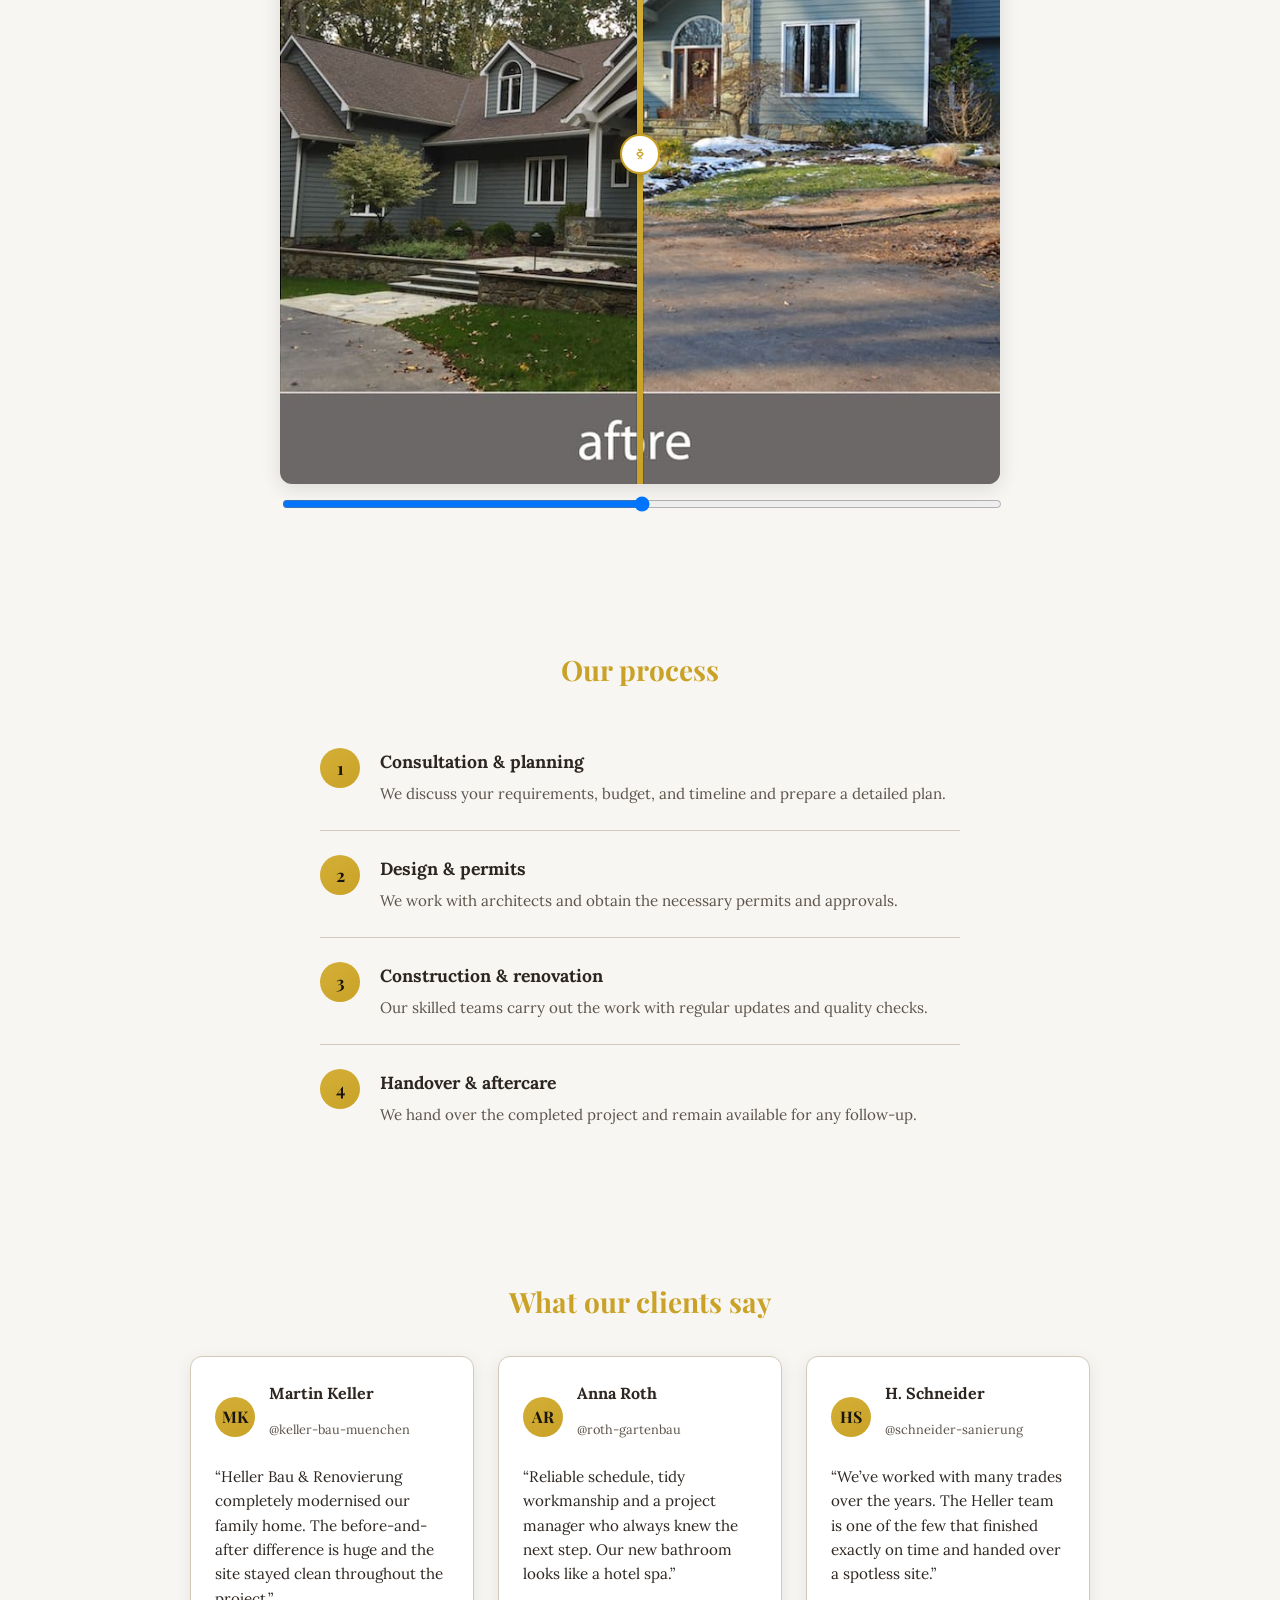
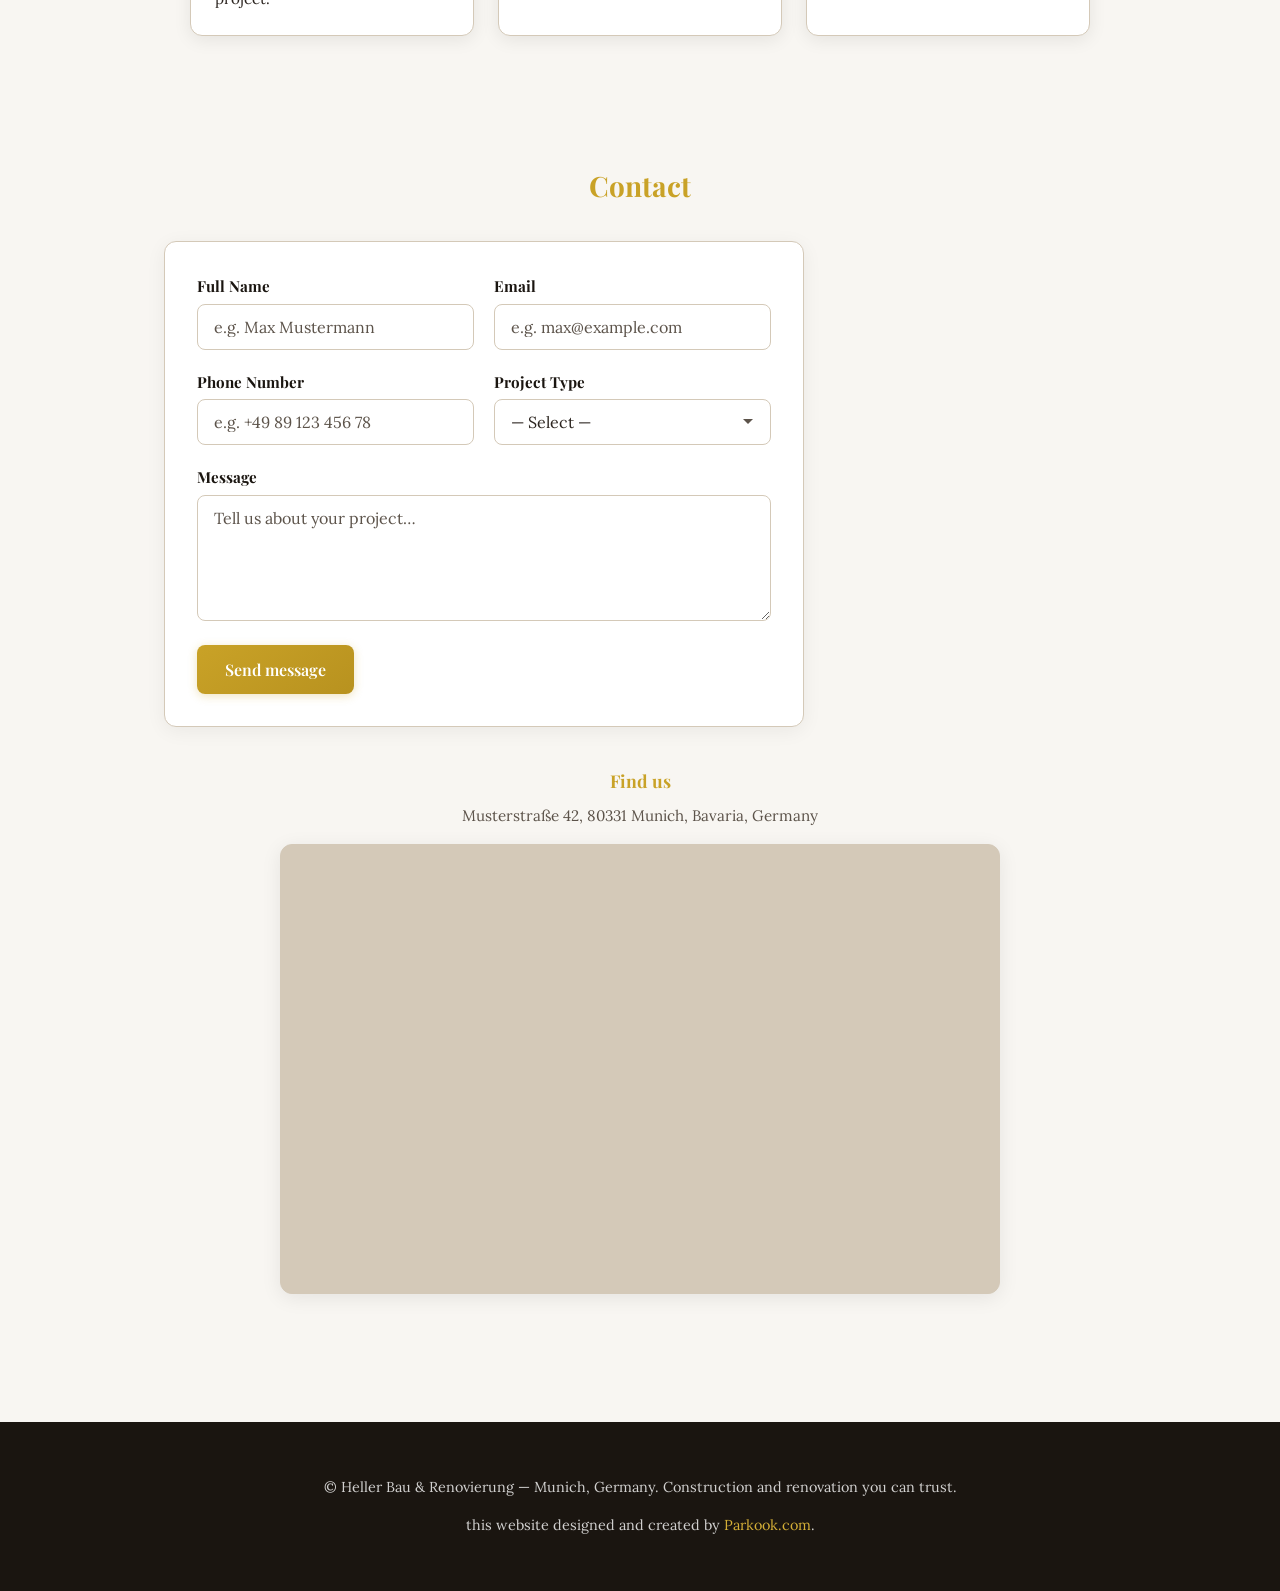
==== commit 4edaf0f6: "update changes" ====
--- a/project-demo.html
+++ b/project-demo.html
@@ -1,690 +1,921 @@
-<!DOCTYPE html>
-<html lang="en">
-<head>
-  <meta charset="UTF-8">
-  <meta name="viewport" content="width=device-width, initial-scale=1.0">
-  <title>Heller Bau & Renovierung — Construction & Renovation</title>
-  <link rel="preconnect" href="https://fonts.googleapis.com">
-  <link rel="preconnect" href="https://fonts.gstatic.com" crossorigin>
-  <link href="https://fonts.googleapis.com/css2?family=Playfair+Display:wght@600;700&family=Lora:wght@400;500;600&display=swap" rel="stylesheet">
-  <style>
-    :root {
-      --gold: #c9a227;
-      --gold-light: #d4af37;
-      --dark: #1a1510;
-      --text: #2c2520;
-      --muted: #5c534a;
-      --bg: #f8f6f2;
-      --white: #ffffff;
-      --border: #d4c9b8;
-    }
-    * { box-sizing: border-box; }
-    body { margin: 0; font-family: 'Lora', Georgia, serif; color: var(--text); background: var(--bg); line-height: 1.6; }
-    .wrap { max-width: 1000px; margin: 0 auto; padding: 0 1.5rem; }
-
-    .site-header {
-      background: linear-gradient(180deg, var(--white) 0%, #fdfbf8 100%);
-      border-bottom: 1px solid var(--border);
-      padding: 1rem 0;
-      position: sticky;
-      top: 0;
-      z-index: 100;
-    }
-    .site-header .wrap { display: flex; justify-content: space-between; align-items: center; }
-    .site-logo { font-family: 'Playfair Display', serif; font-weight: 700; font-size: 1.4rem; color: var(--gold); }
-    .site-nav { display: flex; gap: 1.5rem; }
-    .site-nav a { color: var(--text); text-decoration: none; font-weight: 500; }
-    .site-nav a:hover { color: var(--gold); }
-
-    .hero-banner {
-      background: linear-gradient(135deg, rgba(26,21,16,0.75) 0%, rgba(44,37,32,0.7) 100%),
-        url('https://images.unsplash.com/photo-1504307651254-35680f356dfd?w=1200&q=80') center/cover;
-      color: var(--white);
-      padding: 4rem 0 3rem;
-      text-align: center;
-    }
-    .hero-banner h1 {
-      font-family: 'Playfair Display', serif;
-      font-size: clamp(1.75rem, 4vw, 2.5rem);
-      margin: 0 0 0.5rem;
-      color: var(--gold-light);
-    }
-    .hero-banner p { margin: 0; font-size: 1.05rem; opacity: 0.95; }
-    .hero-social-proof {
-      margin-top: 1rem;
-      display: flex;
-      justify-content: center;
-    }
-    .hero-google-badge {
-      display: inline-flex;
-      align-items: center;
-      gap: 0.4rem;
-      padding: 0.35rem 0.9rem;
-      border-radius: 999px;
-      background: rgba(0,0,0,0.35);
-      backdrop-filter: blur(6px);
-      color: var(--white);
-      font-size: 0.85rem;
-    }
-    .hero-google-icon {
-      width: 18px;
-      height: 18px;
-      display: inline-flex;
-    }
-    .hero-google-icon svg {
-      width: 100%;
-      height: 100%;
-    }
-    .hero-google-text strong {
-      font-weight: 700;
-      margin-right: 0.15rem;
-    }
-
-    .section { padding: 3rem 0; }
-    .section h2 { font-family: 'Playfair Display', serif; font-size: 1.75rem; color: var(--gold); margin: 0 0 1.5rem; text-align: center; }
-
-    .about-block {
-      background: var(--white);
-      padding: 2rem;
-      border-radius: 12px;
-      box-shadow: 0 4px 20px rgba(0,0,0,0.06);
-      border: 1px solid var(--border);
-    }
-    .about-block p { margin: 0 0 1rem; color: var(--text); }
-    .about-block p:last-child { margin-bottom: 0; }
-
-    .gallery {
-      position: relative;
-      overflow: visible;
-    }
-    .gallery-scroll {
-      width: 100%;
-      max-width: 100%;
-      overflow-x: auto;
-      overflow-y: visible;
-      scroll-behavior: smooth;
-      scrollbar-width: none;
-      -webkit-overflow-scrolling: touch;
-      margin: 0 -0.5rem;
-    }
-    .gallery-scroll::-webkit-scrollbar {
-      display: none;
-    }
-    .gallery-track {
-      display: flex;
-      gap: 1.25rem;
-      padding: 0.25rem 0.5rem 0.5rem;
-      overflow: visible;
-    }
-    .gallery-item {
-      border-radius: 12px;
-      overflow: hidden;
-      box-shadow: 0 4px 16px rgba(0,0,0,0.08);
-      aspect-ratio: 4/3;
-      background: #e8e4dc;
-      position: relative;
-      transition: box-shadow 0.35s ease, transform 0.35s ease;
-      z-index: 1;
-      transform-origin: center center;
-      flex: 0 0 320px;
-    }
-    .gallery-item img {
-      width: 100%;
-      height: 100%;
-      object-fit: cover;
-      display: block;
-      transition: transform 0.35s ease;
-    }
-    .gallery-item:hover {
-      transform: scale(1.55);
-      z-index: 10;
-      box-shadow: 0 20px 48px rgba(0,0,0,0.28);
-    }
-    .gallery-item:hover img {
-      transform: none;
-    }
-    .gallery-item-before-after img {
-      object-fit: contain;
-    }
-    .gallery-caption { padding: 0.75rem; background: var(--white); font-size: 0.9rem; color: var(--muted); text-align: center; border: 1px solid var(--border); border-top: none; border-radius: 0 0 12px 12px; }
-
-    .gallery-arrow {
-      position: absolute;
-      top: 45%;
-      transform: translateY(-50%);
-      width: 34px;
-      height: 34px;
-      border-radius: 50%;
-      border: 1px solid var(--border);
-      background: rgba(255,255,255,0.9);
-      display: flex;
-      align-items: center;
-      justify-content: center;
-      font-family: 'Playfair Display', serif;
-      font-size: 1.3rem;
-      color: var(--muted);
-      cursor: pointer;
-      box-shadow: 0 4px 14px rgba(0,0,0,0.16);
-    }
-    .gallery-arrow-left { left: -0.5rem; }
-    .gallery-arrow-right { right: -0.5rem; }
-
-    .process-list { max-width: 640px; margin: 0 auto; }
-    .process-step {
-      display: flex;
-      gap: 1.25rem;
-      align-items: flex-start;
-      padding: 1.25rem 0;
-      border-bottom: 1px solid var(--border);
-    }
-    .process-step:last-child { border-bottom: none; }
-    .process-num {
-      width: 2.5rem;
-      height: 2.5rem;
-      background: linear-gradient(145deg, var(--gold-light), var(--gold));
-      color: var(--dark);
-      font-family: 'Playfair Display', serif;
-      font-weight: 700;
-      font-size: 1.1rem;
-      border-radius: 50%;
-      display: flex;
-      align-items: center;
-      justify-content: center;
-      flex-shrink: 0;
-    }
-    .process-step h3 { margin: 0 0 0.25rem; font-size: 1.1rem; color: var(--text); }
-    .process-step p { margin: 0; color: var(--muted); font-size: 0.95rem; }
-
-    .contact-block {
-      background: var(--white);
-      padding: 2rem;
-      border-radius: 12px;
-      box-shadow: 0 4px 20px rgba(0,0,0,0.06);
-      border: 1px solid var(--border);
-    }
-    .contact-block h3 { margin: 0 0 1rem; font-family: 'Playfair Display', serif; color: var(--gold); font-size: 1.25rem; }
-    .contact-address { font-style: normal; line-height: 1.7; color: var(--text); word-wrap: break-word; }
-    .contact-address strong { display: block; margin-bottom: 0.25rem; color: var(--dark); }
-    .contact-address a { color: var(--gold); text-decoration: none; }
-    .contact-address a:hover { text-decoration: underline; }
-
-    .site-footer {
-      background: var(--dark);
-      color: rgba(255,255,255,0.8);
-      padding: 2rem 0;
-      margin-top: 3rem;
-      text-align: center;
-      font-size: 0.9rem;
-    }
-    .site-footer a { color: var(--gold-light); text-decoration: none; }
-
-    /* Before/after comparison — left = after, right = before */
-    .compare-section-note {
-      max-width: 640px;
-      margin: 0 auto 1.5rem;
-      font-size: 0.95rem;
-      color: var(--muted);
-      text-align: center;
-    }
-    .compare-wrapper {
-      max-width: 720px;
-      margin: 0 auto;
-    }
-    .compare-inner {
-      position: relative;
-      border-radius: 12px;
-      overflow: hidden;
-      box-shadow: 0 4px 20px rgba(0,0,0,0.12);
-      cursor: ew-resize;
-    }
-    .compare-img {
-      width: 100%;
-      height: auto;
-      display: block;
-      user-select: none;
-      pointer-events: none;
-      vertical-align: middle;
-    }
-    .compare-inner .compare-img:first-child {
-      display: block;
-      width: 100%;
-    }
-    .compare-img-before {
-      position: absolute;
-      top: 0;
-      left: 0;
-      width: 100%;
-      height: 100%;
-      object-fit: cover;
-      clip-path: inset(0 0 0 calc(100% - var(--compare-position, 50%)));
-      transition: clip-path 0.05s linear;
-    }
-    .compare-handle {
-      position: absolute;
-      top: 0;
-      bottom: 0;
-      left: var(--compare-position, 50%);
-      width: 4px;
-      margin-left: -2px;
-      background: var(--gold);
-      box-shadow: 0 0 0 1px rgba(0,0,0,0.15);
-      pointer-events: none;
-    }
-    .compare-handle::before {
-      content: '';
-      position: absolute;
-      left: 50%;
-      top: 50%;
-      transform: translate(-50%, -50%);
-      width: 28px;
-      height: 28px;
-      border-radius: 50%;
-      background: var(--white);
-      border: 2px solid var(--gold);
-      box-shadow: 0 4px 10px rgba(0,0,0,0.2);
-    }
-    .compare-range {
-      width: 100%;
-      margin-top: 0.75rem;
-    }
-
-    /* Testimonials */
-    .testimonials {
-      max-width: 900px;
-      margin: 0 auto;
-      display: grid;
-      grid-template-columns: repeat(auto-fit, minmax(260px, 1fr));
-      gap: 1.5rem;
-    }
-    .testimonial-card {
-      background: var(--white);
-      border-radius: 12px;
-      padding: 1.5rem;
-      box-shadow: 0 4px 18px rgba(0,0,0,0.08);
-      border: 1px solid var(--border);
-    }
-    .testimonial-header {
-      display: flex;
-      align-items: center;
-      gap: 0.85rem;
-      margin-bottom: 0.75rem;
-    }
-    .testimonial-avatar {
-      width: 40px;
-      height: 40px;
-      border-radius: 50%;
-      background: linear-gradient(145deg, var(--gold-light), var(--gold));
-      display: flex;
-      align-items: center;
-      justify-content: center;
-      font-family: 'Playfair Display', serif;
-      font-weight: 700;
-      font-size: 1rem;
-      color: var(--dark);
-    }
-    .testimonial-name {
-      font-weight: 600;
-      margin: 0;
-    }
-    .testimonial-id {
-      font-size: 0.8rem;
-      color: var(--muted);
-    }
-    .testimonial-text {
-      margin: 0.25rem 0 0;
-      font-size: 0.95rem;
-      color: var(--text);
-    }
-
-    /* Floating call button */
-    .call-fab {
-      position: fixed;
-      right: 1.25rem;
-      bottom: 1.25rem;
-      width: 56px;
-      height: 56px;
-      border-radius: 50%;
-      box-shadow: 0 10px 24px rgba(0,0,0,0.25);
-      display: flex;
-      align-items: center;
-      justify-content: center;
-      background: radial-gradient(circle at 30% 20%, var(--gold-light), var(--gold));
-      z-index: 120;
-    }
-    .call-fab svg {
-      width: 60%;
-      height: 60%;
-    }
-
-    /* Responsive adjustments */
-    @media (max-width: 768px) {
-      .wrap {
-        padding: 0 1rem;
-      }
-      .site-header .wrap {
-        flex-direction: column;
-        align-items: center;
-        gap: 0.25rem;
-        text-align: center;
-      }
-      .site-nav {
-        gap: 1rem;
-        flex-wrap: wrap;
-        font-size: 0.9rem;
-      }
-      .hero-banner {
-        padding: 2.5rem 0;
-      }
-      .section {
-        padding: 2.25rem 0;
-      }
-      .about-block,
-      .contact-block {
-        padding: 1.5rem;
-      }
-      .process-step {
-        align-items: flex-start;
-        gap: 0.9rem;
-      }
-    }
-
-    @media (max-width: 480px) {
-      .site-logo {
-        font-size: 1.2rem;
-      }
-      .section h2 {
-        font-size: 1.5rem;
-      }
-      .hero-banner {
-        padding: 2rem 0;
-      }
-    }
-  </style>
-</head>
-<body>
-  <header class="site-header">
-    <div class="wrap">
-      <span class="site-logo">Heller Bau & Renovierung</span>
-      <nav class="site-nav">
-        <a href="#about">About</a>
-        <a href="#projects">Projects</a>
-        <a href="#process">Process</a>
-        <a href="#contact">Contact</a>
-      </nav>
-    </div>
-  </header>
-
-  <section class="hero-banner">
-    <div class="wrap">
-      <h1>Heller Bau & Renovierung</h1>
-      <p>Construction and renovation — quality and reliability in Germany since 2025</p>
-      <div class="hero-social-proof">
-        <div class="hero-google-badge">
-          <span class="hero-google-icon" aria-hidden="true">
-            <svg viewBox="0 0 24 24" fill="none">
-              <path fill="#EA4335" d="M12 11.1v3.8h5.3A4.9 4.9 0 0 1 12 19.5 5.5 5.5 0 0 1 6.5 14 5.5 5.5 0 0 1 12 8.5c1.3 0 2.5.5 3.4 1.3l2.7-2.7A9 9 0 0 0 3 14a9 9 0 0 0 9 9c4.6 0 8.5-3.4 8.5-8.6 0-.6-.1-1.1-.2-1.6H12Z"/>
-              <path fill="#FBBC05" d="M4.7 9.3 7.7 11A5.5 5.5 0 0 1 12 8.5c1.3 0 2.5.5 3.4 1.3l2.7-2.7A9 9 0 0 0 4.7 9.3Z"/>
-              <path fill="#4285F4" d="M20.5 12.4H12v3.8h5.3A4.9 4.9 0 0 1 12 19.5v3.5a9 9 0 0 0 8.5-8.6c0-.6-.1-1.1-.2-1.6Z"/>
-              <path fill="#34A853" d="M12 23a9 9 0 0 1-9-9c0-1.4.3-2.7.8-3.9l3 1.8A5.5 5.5 0 0 0 12 19.5V23Z"/>
-            </svg>
-          </span>
-          <span class="hero-google-text"><strong>4.9</strong> Google rating (sample)</span>
-        </div>
-      </div>
-    </div>
-  </section>
-
-  <section class="section" id="about">
-    <div class="wrap">
-      <h2>About us</h2>
-      <div class="about-block">
-        <p><strong>Heller Bau & Renovierung</strong> is a family-run company based in Munich, Germany. We specialise in residential and commercial construction, renovation, and restoration.</p>
-        <p>From initial planning to handover, we work with architects, engineers, and clients to deliver projects on time and to the highest standards.</p>
-      </div>
-    </div>
-  </section>
-
-  <section class="section" id="projects">
-    <div class="wrap">
-      <h2>Our projects</h2>
-      <div class="gallery">
-        <button class="gallery-arrow gallery-arrow-left" id="galleryPrev" type="button" aria-label="Previous projects">‹</button>
-        <button class="gallery-arrow gallery-arrow-right" id="galleryNext" type="button" aria-label="Next projects">›</button>
-        <div class="gallery-scroll" id="galleryScroll">
-        <div class="gallery-track">
-          <figure class="gallery-item gallery-item-before-after">
-            <img src="assets/03-BRESS-front-yard-landscape.jpg" alt="Residential build — Munich, Germany">
-            <figcaption class="gallery-caption">Residential build — Munich, Germany</figcaption>
-          </figure>
-          <figure class="gallery-item">
-            <img src="assets/01-LANDSCAPING-DESIGN-MasterPlan.jpg" alt="Landscape master plan">
-            <figcaption class="gallery-caption">Garden &amp; landscape master plan</figcaption>
-          </figure>
-          <figure class="gallery-item">
-            <img src="assets/front-yard-landscaping.webp" alt="Completed project — Bavaria">
-            <figcaption class="gallery-caption">Completed project — Bavaria</figcaption>
-          </figure>
-          <figure class="gallery-item">
-            <img src="assets/04-steps-stacked-stone-walls.jpg" alt="Garden &amp; outdoor area — landscaping project">
-            <figcaption class="gallery-caption">Garden &amp; outdoor area — landscaping project</figcaption>
-          </figure>
-          <!-- Duplicate items for smooth looping -->
-          <figure class="gallery-item gallery-item-before-after">
-            <img src="assets/03-BRESS-front-yard-landscape.jpg" alt="Residential build — Munich, Germany">
-            <figcaption class="gallery-caption">Residential build — Munich, Germany</figcaption>
-          </figure>
-          <figure class="gallery-item">
-            <img src="assets/01-LANDSCAPING-DESIGN-MasterPlan.jpg" alt="Landscape master plan">
-            <figcaption class="gallery-caption">Garden &amp; landscape master plan</figcaption>
-          </figure>
-        </div>
-        </div>
-      </div>
-    </div>
-  </section>
-
-  <section class="section">
-    <div class="wrap">
-      <h2>Before &amp; after</h2>
-      <p class="compare-section-note">
-        Drag the line left or right: left = after only, right = before only.
-      </p>
-      <div class="compare-wrapper" id="compareWrapper">
-        <div class="compare-inner">
-          <img src="assets/03-BRESS-front-yard-landscape- After.jpg" alt="After landscaping project" class="compare-img">
-          <img src="assets/03-BRESS-front-yard-landscape-before.jpg" alt="Before landscaping project" class="compare-img compare-img-before">
-          <div class="compare-handle"></div>
-        </div>
-        <input type="range" min="0" max="100" value="50" class="compare-range" id="compareRange" aria-label="Drag left for after, right for before">
-      </div>
-    </div>
-  </section>
-
-  <section class="section" id="process">
-    <div class="wrap">
-      <h2>Our process</h2>
-      <div class="process-list">
-        <div class="process-step">
-          <span class="process-num">1</span>
-          <div>
-            <h3>Consultation & planning</h3>
-            <p>We discuss your requirements, budget, and timeline and prepare a detailed plan.</p>
-          </div>
-        </div>
-        <div class="process-step">
-          <span class="process-num">2</span>
-          <div>
-            <h3>Design & permits</h3>
-            <p>We work with architects and obtain the necessary permits and approvals.</p>
-          </div>
-        </div>
-        <div class="process-step">
-          <span class="process-num">3</span>
-          <div>
-            <h3>Construction & renovation</h3>
-            <p>Our skilled teams carry out the work with regular updates and quality checks.</p>
-          </div>
-        </div>
-        <div class="process-step">
-          <span class="process-num">4</span>
-          <div>
-            <h3>Handover & aftercare</h3>
-            <p>We hand over the completed project and remain available for any follow-up.</p>
-          </div>
-        </div>
-      </div>
-    </div>
-  </section>
-
-  <section class="section" id="testimonials">
-    <div class="wrap">
-      <h2>What our clients say</h2>
-      <div class="testimonials">
-        <article class="testimonial-card">
-          <div class="testimonial-header">
-            <div class="testimonial-avatar">MK</div>
-            <div>
-              <p class="testimonial-name">Martin Keller</p>
-              <p class="testimonial-id">@keller-bau-muenchen</p>
-            </div>
-          </div>
-          <p class="testimonial-text">
-            “Heller Bau &amp; Renovierung completely modernised our family home. The before-and-after difference is huge and the site stayed clean throughout the project.”
-          </p>
-        </article>
-        <article class="testimonial-card">
-          <div class="testimonial-header">
-            <div class="testimonial-avatar">AR</div>
-            <div>
-              <p class="testimonial-name">Anna Roth</p>
-              <p class="testimonial-id">@roth-gartenbau</p>
-            </div>
-          </div>
-          <p class="testimonial-text">
-            “Reliable schedule, tidy workmanship and a project manager who always knew the next step. Our new bathroom looks like a hotel spa.”
-          </p>
-        </article>
-        <article class="testimonial-card">
-          <div class="testimonial-header">
-            <div class="testimonial-avatar">HS</div>
-            <div>
-              <p class="testimonial-name">H. Schneider</p>
-              <p class="testimonial-id">@schneider-sanierung</p>
-            </div>
-          </div>
-          <p class="testimonial-text">
-            “We’ve worked with many trades over the years. The Heller team is one of the few that finished exactly on time and handed over a spotless site.”
-          </p>
-        </article>
-      </div>
-    </div>
-  </section>
-
-  <section class="section" id="contact">
-    <div class="wrap">
-      <h2>Contact</h2>
-      <div class="contact-block">
-        <h3>Heller Bau & Renovierung</h3>
-        <address class="contact-address">
-          <strong>Address</strong>
-          Musterstraße 42<br>
-          80331 Munich<br>
-          Bavaria, Germany
-        </address>
-        <p class="contact-address" style="margin-top: 1rem;">
-          <strong>Phone</strong> <a href="tel:+498912345678">+49 89 123 456 78</a><br>
-          <strong>Email</strong> <a href="mailto:info@heller-bau.example">info@heller-bau.example</a>
-        </p>
-      </div>
-    </div>
-  </section>
-
-  <footer class="site-footer">
-    <div class="wrap">
-      <p>© Heller Bau & Renovierung — Munich, Germany. Construction and renovation you can trust.</p>
-      <p>this website designed and created by <a href="index.html" target="_blank" rel="noopener">Parkook.com</a>.</p>
-    </div>
-  </footer>
-  <a href="tel:+498912345678" class="call-fab" aria-label="Call Heller Bau &amp; Renovierung">
-    <svg viewBox="0 0 32 32" aria-hidden="true">
-      <circle cx="16" cy="16" r="16" fill="#ffffff" fill-opacity="0.1"/>
-      <path d="M22.2 19.4c-.6-.6-2.1-1.5-2.9-1.8-.8-.3-1.1-.3-1.7.3l-.8.8c-.3.3-.6.4-1.2.2-.6-.2-1.9-.8-3.1-2.1-1.2-1.2-1.8-2.5-2.1-3.1-.2-.6-.1-.9.2-1.2l.8-.8c.6-.6.6-.9.3-1.7-.3-.8-1.2-2.3-1.8-2.9-.6-.6-.9-.5-1.4-.3-.4.2-1.4.9-1.8 1.3-.5.5-.8 1.1-.8 1.8 0 1 .3 2.8 2.5 5.3 2.2 2.6 4.1 3.7 5.1 4.2.9.4 1.7.7 2.3.8.9.2 1.7.2 2.4.1.7-.1 1.3-.7 1.8-1.2.4-.4 1.1-1.4 1.3-1.8.3-.5.3-.8-.3-1.4Z" fill="#1a1510"/>
-    </svg>
-  </a>
-  <script>
-    (function () {
-      var scrollEl = document.getElementById('galleryScroll');
-      var prev = document.getElementById('galleryPrev');
-      var next = document.getElementById('galleryNext');
-      if (!scrollEl || !prev || !next) return;
-      var step = 340;
-      var autoTimer = null;
-      function scrollByDir(dir) {
-        var target = scrollEl.scrollLeft + dir * step;
-        scrollEl.scrollTo({ left: target, behavior: 'smooth' });
-      }
-      function autoAdvance() {
-        var maxScroll = scrollEl.scrollWidth - scrollEl.clientWidth;
-        if (maxScroll <= 0) return;
-        var nextLeft = scrollEl.scrollLeft + step;
-        if (nextLeft >= maxScroll) {
-          scrollEl.scrollTo({ left: 0, behavior: 'auto' });
-        } else {
-          scrollEl.scrollTo({ left: nextLeft, behavior: 'smooth' });
-        }
-      }
-      prev.addEventListener('click', function () { scrollByDir(-1); });
-      next.addEventListener('click', function () { scrollByDir(1); });
-      function startAuto() {
-        if (autoTimer) return;
-        autoTimer = setInterval(autoAdvance, 2000);
-      }
-      function stopAuto() {
-        if (autoTimer) {
-          clearInterval(autoTimer);
-          autoTimer = null;
-        }
-      }
-      scrollEl.addEventListener('mouseenter', stopAuto);
-      scrollEl.addEventListener('mouseleave', startAuto);
-      startAuto();
-    })();
-
-    (function () {
-      var wrapper = document.getElementById('compareWrapper');
-      var range = document.getElementById('compareRange');
-      if (!wrapper || !range) return;
-      var inner = wrapper.querySelector('.compare-inner');
-      if (!inner) return;
-      function update(v) {
-        var pct = Math.min(100, Math.max(0, parseFloat(v)));
-        inner.style.setProperty('--compare-position', pct + '%');
-      }
-      update(range.value);
-      range.addEventListener('input', function (e) {
-        update(e.target.value);
-      });
-
-      function setFromPointer(e) {
-        var rect = inner.getBoundingClientRect();
-        var x = e.clientX - rect.left;
-        var pct = (x / rect.width) * 100;
-        if (pct < 0) pct = 0;
-        if (pct > 100) pct = 100;
-        range.value = pct;
-        update(pct);
-      }
-
-      inner.addEventListener('pointerdown', function (e) {
-        inner.setPointerCapture(e.pointerId);
-        setFromPointer(e);
-        inner.addEventListener('pointermove', setFromPointer);
-      });
-      inner.addEventListener('pointerup', function (e) {
-        inner.releasePointerCapture(e.pointerId);
-        inner.removeEventListener('pointermove', setFromPointer);
-      });
-    })();
-  </script>
-</body>
-</html>
+<!DOCTYPE html>
+<html lang="en">
+<head>
+  <meta charset="UTF-8">
+  <meta name="viewport" content="width=device-width, initial-scale=1.0">
+  <title>Heller Bau & Renovierung — Construction & Renovation</title>
+  <link rel="preconnect" href="https://fonts.googleapis.com">
+  <link rel="preconnect" href="https://fonts.gstatic.com" crossorigin>
+  <link href="https://fonts.googleapis.com/css2?family=Playfair+Display:wght@600;700&family=Lora:wght@400;500;600&display=swap" rel="stylesheet">
+  <style>
+    :root {
+      --gold: #c9a227;
+      --gold-light: #d4af37;
+      --dark: #1a1510;
+      --text: #2c2520;
+      --muted: #5c534a;
+      --bg: #f8f6f2;
+      --white: #ffffff;
+      --border: #d4c9b8;
+    }
+    * { box-sizing: border-box; }
+    body { margin: 0; font-family: 'Lora', Georgia, serif; font-weight: 400; color: var(--text); background: var(--bg); line-height: 1.6; }
+    .wrap { max-width: 1000px; margin: 0 auto; padding: 0 1.5rem; }
+
+    .site-header {
+      background: linear-gradient(180deg, var(--white) 0%, #fdfbf8 100%);
+      border-bottom: 1px solid var(--border);
+      padding: 1rem 0;
+      position: sticky;
+      top: 0;
+      z-index: 100;
+    }
+    .site-header .wrap { display: flex; justify-content: space-between; align-items: center; }
+    .site-logo { font-family: 'Playfair Display', serif; font-weight: 700; font-size: 1.4rem; color: var(--gold); }
+    .site-nav { display: flex; gap: 1.5rem; }
+    .site-nav a { color: var(--text); text-decoration: none; font-weight: 500; }
+    .site-nav a:hover { color: var(--gold); }
+
+    .hero-banner {
+      background: linear-gradient(135deg, rgba(26,21,16,0.75) 0%, rgba(44,37,32,0.7) 100%),
+        url('https://images.unsplash.com/photo-1504307651254-35680f356dfd?w=1200&q=80') center/cover;
+      color: var(--white);
+      padding: 4.5rem 0 4rem;
+      text-align: center;
+    }
+    .hero-banner h1 {
+      font-family: 'Playfair Display', serif;
+      font-weight: 700;
+      font-size: clamp(1.75rem, 4vw, 2.5rem);
+      margin: 0 0 0.5rem;
+      color: var(--gold-light);
+    }
+    .hero-banner p { margin: 0; font-size: 1.05rem; font-weight: 400; opacity: 0.95; }
+    .hero-social-proof {
+      margin-top: 1rem;
+      display: flex;
+      justify-content: center;
+    }
+    .hero-google-badge {
+      display: inline-flex;
+      align-items: center;
+      gap: 0.4rem;
+      padding: 0.35rem 0.9rem;
+      border-radius: 999px;
+      background: rgba(0,0,0,0.35);
+      backdrop-filter: blur(6px);
+      color: var(--white);
+      font-size: 0.85rem;
+    }
+    .hero-google-icon {
+      width: 18px;
+      height: 18px;
+      display: inline-flex;
+    }
+    .hero-google-icon svg {
+      width: 100%;
+      height: 100%;
+    }
+    .hero-google-text strong {
+      font-weight: 700;
+      margin-right: 0.15rem;
+    }
+
+    .section { padding: 4rem 0; }
+    .section h2 { font-family: 'Playfair Display', serif; font-weight: 700; font-size: 1.75rem; color: var(--gold); margin: 0 0 2rem; text-align: center; }
+
+    .about-block {
+      background: var(--white);
+      padding: 2rem;
+      border-radius: 12px;
+      box-shadow: 0 4px 20px rgba(0,0,0,0.06);
+      border: 1px solid var(--border);
+    }
+    .about-block p { margin: 0 0 1.25rem; font-weight: 400; color: var(--text); }
+    .about-block p:last-child { margin-bottom: 0; }
+
+    .gallery {
+      position: relative;
+      overflow: visible;
+    }
+    .gallery-scroll {
+      width: 100%;
+      max-width: 100%;
+      overflow-x: auto;
+      overflow-y: visible;
+      scroll-behavior: smooth;
+      scrollbar-width: none;
+      -webkit-overflow-scrolling: touch;
+      margin: 0 -0.5rem;
+    }
+    .gallery-scroll::-webkit-scrollbar {
+      display: none;
+    }
+    .gallery-track {
+      display: flex;
+      gap: 1.25rem;
+      padding: 0.25rem 0.5rem 0.5rem;
+      overflow: visible;
+    }
+    .gallery-item {
+      border-radius: 12px;
+      overflow: hidden;
+      box-shadow: 0 4px 16px rgba(0,0,0,0.08);
+      aspect-ratio: 4/3;
+      background: #e8e4dc;
+      position: relative;
+      transition: box-shadow 0.35s ease, transform 0.35s ease;
+      z-index: 1;
+      transform-origin: center center;
+      flex: 0 0 320px;
+    }
+    .gallery-item img {
+      width: 100%;
+      height: 100%;
+      object-fit: cover;
+      display: block;
+      transition: transform 0.35s ease;
+    }
+    .gallery-item:hover {
+      transform: scale(1.55);
+      z-index: 10;
+      box-shadow: 0 20px 48px rgba(0,0,0,0.28);
+    }
+    .gallery-item:hover img {
+      transform: none;
+    }
+    .gallery-item-before-after img {
+      object-fit: contain;
+    }
+    .gallery-caption { padding: 0.75rem; background: var(--white); font-size: 0.9rem; color: var(--muted); text-align: center; border: 1px solid var(--border); border-top: none; border-radius: 0 0 12px 12px; }
+
+    .gallery-arrow {
+      position: absolute;
+      top: 45%;
+      transform: translateY(-50%);
+      width: 34px;
+      height: 34px;
+      border-radius: 50%;
+      border: 1px solid var(--border);
+      background: rgba(255,255,255,0.9);
+      display: flex;
+      align-items: center;
+      justify-content: center;
+      font-family: 'Playfair Display', serif;
+      font-size: 1.3rem;
+      color: var(--muted);
+      cursor: pointer;
+      box-shadow: 0 4px 14px rgba(0,0,0,0.16);
+    }
+    .gallery-arrow-left { left: -0.5rem; }
+    .gallery-arrow-right { right: -0.5rem; }
+
+    .process-list { max-width: 640px; margin: 0 auto; }
+    .process-step {
+      display: flex;
+      gap: 1.25rem;
+      align-items: flex-start;
+      padding: 1.5rem 0;
+      border-bottom: 1px solid var(--border);
+    }
+    .process-step:last-child { border-bottom: none; }
+    .process-num {
+      width: 2.5rem;
+      height: 2.5rem;
+      background: linear-gradient(145deg, var(--gold-light), var(--gold));
+      color: var(--dark);
+      font-family: 'Playfair Display', serif;
+      font-weight: 700;
+      font-size: 1.1rem;
+      border-radius: 50%;
+      display: flex;
+      align-items: center;
+      justify-content: center;
+      flex-shrink: 0;
+    }
+    .process-step h3 { margin: 0 0 0.35rem; font-weight: 700; font-size: 1.1rem; color: var(--text); }
+    .process-step p { margin: 0; font-weight: 400; color: var(--muted); font-size: 0.95rem; }
+
+    .contact-block {
+      background: var(--white);
+      padding: 2rem;
+      margin-top: 0.5rem;
+      border-radius: 12px;
+      box-shadow: 0 4px 20px rgba(0,0,0,0.06);
+      border: 1px solid var(--border);
+      max-width: 640px;
+    }
+    .contact-map {
+      margin-top: 2.5rem;
+      text-align: center;
+    }
+    .contact-map-heading {
+      font-family: 'Playfair Display', serif;
+      font-weight: 700;
+      font-size: 1.1rem;
+      color: var(--gold);
+      margin: 0 0 0.5rem;
+    }
+    .contact-map-address {
+      font-weight: 400;
+      font-size: 0.95rem;
+      color: var(--muted);
+      margin: 0 0 1rem;
+    }
+    .contact-map-wrap {
+      position: relative;
+      width: 100%;
+      max-width: 720px;
+      margin: 0 auto;
+      border-radius: 12px;
+      overflow: hidden;
+      box-shadow: 0 4px 20px rgba(0,0,0,0.08);
+      border: 1px solid var(--border);
+      aspect-ratio: 16 / 10;
+      background: var(--border);
+    }
+    .contact-map-wrap iframe {
+      position: absolute;
+      top: 0;
+      left: 0;
+      width: 100%;
+      height: 100%;
+      border: 0;
+      display: block;
+    }
+    @media (max-width: 768px) {
+      .contact-map { margin-top: 2rem; }
+      .contact-map-wrap { aspect-ratio: 4 / 3; }
+    }
+    .contact-form { display: flex; flex-direction: column; gap: 1.25rem; }
+    .form-row { display: flex; flex-wrap: wrap; gap: 1.25rem; }
+    .form-row-half .form-group { flex: 1 1 calc(50% - 0.625rem); min-width: 0; }
+    .form-group { display: flex; flex-direction: column; gap: 0.35rem; }
+    .form-label {
+      font-family: 'Playfair Display', serif;
+      font-size: 0.95rem;
+      font-weight: 700;
+      color: var(--dark);
+    }
+    .form-input {
+      width: 100%;
+      padding: 0.75rem 1rem;
+      font-family: 'Lora', Georgia, serif;
+      font-size: 1rem;
+      font-weight: 400;
+      color: var(--text);
+      background: var(--white);
+      border: 1px solid var(--border);
+      border-radius: 8px;
+      transition: border-color 0.2s ease, box-shadow 0.2s ease;
+    }
+    .form-input::placeholder { color: var(--muted); }
+    .form-input:focus {
+      outline: none;
+      border-color: var(--gold);
+      box-shadow: 0 0 0 3px rgba(201, 162, 39, 0.15);
+    }
+    .form-select { cursor: pointer; appearance: none; background-image: url("data:image/svg+xml,%3Csvg xmlns='http://www.w3.org/2000/svg' width='12' height='12' viewBox='0 0 12 12'%3E%3Cpath fill='%235c534a' d='M6 8L1 3h10z'/%3E%3C/svg%3E"); background-repeat: no-repeat; background-position: right 1rem center; padding-right: 2.25rem; }
+    .form-textarea { resize: vertical; min-height: 120px; }
+    .form-actions { margin-top: 0.25rem; }
+    .form-submit {
+      padding: 0.875rem 1.75rem;
+      font-family: 'Playfair Display', serif;
+      font-weight: 600;
+      font-size: 1rem;
+      color: var(--white);
+      background: linear-gradient(145deg, var(--gold) 0%, #b8921f 100%);
+      border: none;
+      border-radius: 8px;
+      cursor: pointer;
+      box-shadow: 0 2px 10px rgba(201, 162, 39, 0.3);
+      transition: transform 0.2s ease, box-shadow 0.2s ease;
+    }
+    .form-submit:hover {
+      transform: translateY(-1px);
+      box-shadow: 0 4px 14px rgba(201, 162, 39, 0.35);
+    }
+
+    .site-footer {
+      background: var(--dark);
+      color: rgba(255,255,255,0.8);
+      padding: 2.5rem 0;
+      margin-top: 4rem;
+      text-align: center;
+      font-size: 0.9rem;
+      font-weight: 400;
+    }
+    .site-footer a { color: var(--gold-light); text-decoration: none; }
+
+    /* Before/after comparison — left = after, right = before */
+    .compare-section-note {
+      max-width: 640px;
+      margin: 0 auto 1.5rem;
+      font-size: 0.95rem;
+      font-weight: 400;
+      color: var(--muted);
+      text-align: center;
+    }
+    .compare-wrapper {
+      max-width: 720px;
+      margin: 0 auto;
+    }
+    .compare-inner {
+      position: relative;
+      border-radius: 12px;
+      overflow: hidden;
+      box-shadow: 0 4px 20px rgba(0,0,0,0.12);
+      cursor: ew-resize;
+      touch-action: none;
+    }
+    .compare-img {
+      width: 100%;
+      height: auto;
+      display: block;
+      user-select: none;
+      pointer-events: none;
+      vertical-align: middle;
+    }
+    .compare-inner .compare-img:first-child {
+      display: block;
+      width: 100%;
+    }
+    .compare-img-before {
+      position: absolute;
+      top: 0;
+      left: 0;
+      width: 100%;
+      height: 100%;
+      object-fit: cover;
+      clip-path: inset(0 0 0 calc(100% - var(--compare-position, 50%)));
+      transition: clip-path 0.05s linear;
+    }
+    .compare-handle {
+      position: absolute;
+      top: 0;
+      bottom: 0;
+      left: var(--compare-position, 50%);
+      width: 6px;
+      margin-left: -3px;
+      background: linear-gradient(180deg, var(--gold-light), var(--gold));
+      box-shadow: 0 0 0 1px rgba(0,0,0,0.15);
+      pointer-events: none;
+      animation: compare-handle-glow 2s ease-in-out infinite;
+    }
+    @keyframes compare-handle-glow {
+      0%, 100% { box-shadow: 0 0 0 1px rgba(0,0,0,0.15), 0 0 8px var(--gold), 0 0 12px rgba(201,162,39,0.4); }
+      50% { box-shadow: 0 0 0 1px rgba(0,0,0,0.15), 0 0 14px var(--gold-light), 0 0 24px rgba(201,162,39,0.6); }
+    }
+    .compare-handle::before {
+      content: '';
+      position: absolute;
+      left: 50%;
+      top: 50%;
+      transform: translate(-50%, -50%);
+      width: 36px;
+      height: 36px;
+      border-radius: 50%;
+      background: var(--white);
+      border: 2px solid var(--gold);
+      box-shadow: 0 4px 14px rgba(0,0,0,0.25), 0 0 12px rgba(201,162,39,0.3);
+    }
+    .compare-handle-icon {
+      position: absolute;
+      left: 50%;
+      top: 50%;
+      transform: translate(-50%, -50%);
+      width: 18px;
+      height: 18px;
+      display: flex;
+      align-items: center;
+      justify-content: center;
+      pointer-events: none;
+      z-index: 1;
+    }
+    .compare-handle-icon svg {
+      width: 100%;
+      height: 100%;
+      display: block;
+      color: var(--gold);
+    }
+    .compare-range {
+      width: 100%;
+      margin-top: 0.75rem;
+    }
+
+    /* Testimonials */
+    .testimonials {
+      max-width: 900px;
+      margin: 0 auto;
+      display: grid;
+      grid-template-columns: repeat(auto-fit, minmax(260px, 1fr));
+      gap: 1.5rem;
+    }
+    .testimonial-card {
+      background: var(--white);
+      border-radius: 12px;
+      padding: 1.5rem;
+      box-shadow: 0 4px 18px rgba(0,0,0,0.08);
+      border: 1px solid var(--border);
+    }
+    .testimonial-header {
+      display: flex;
+      align-items: center;
+      gap: 0.85rem;
+      margin-bottom: 0.75rem;
+    }
+    .testimonial-avatar {
+      width: 40px;
+      height: 40px;
+      border-radius: 50%;
+      background: linear-gradient(145deg, var(--gold-light), var(--gold));
+      display: flex;
+      align-items: center;
+      justify-content: center;
+      font-family: 'Playfair Display', serif;
+      font-weight: 700;
+      font-size: 1rem;
+      color: var(--dark);
+    }
+    .testimonial-name {
+      font-weight: 700;
+      margin: 0;
+    }
+    .testimonial-id {
+      font-size: 0.8rem;
+      font-weight: 400;
+      color: var(--muted);
+    }
+    .testimonial-text {
+      margin: 0.25rem 0 0;
+      font-size: 0.95rem;
+      font-weight: 400;
+      color: var(--text);
+    }
+
+    /* Floating call button */
+    .call-fab {
+      position: fixed;
+      right: 1.25rem;
+      bottom: 1.25rem;
+      width: 56px;
+      height: 56px;
+      border-radius: 50%;
+      box-shadow: 0 10px 24px rgba(0,0,0,0.25);
+      display: flex;
+      align-items: center;
+      justify-content: center;
+      background: radial-gradient(circle at 30% 20%, var(--gold-light), var(--gold));
+      z-index: 120;
+    }
+    .call-fab svg {
+      width: 60%;
+      height: 60%;
+    }
+
+    /* Responsive adjustments */
+    @media (max-width: 768px) {
+      .wrap {
+        padding: 0 1rem;
+      }
+      .site-header .wrap {
+        flex-direction: column;
+        align-items: center;
+        gap: 0.25rem;
+        text-align: center;
+      }
+      .site-nav {
+        gap: 1rem;
+        flex-wrap: wrap;
+        font-size: 0.9rem;
+      }
+      .hero-banner {
+        padding: 3rem 0;
+      }
+      .section {
+        padding: 3rem 0;
+      }
+      .about-block,
+      .contact-block {
+        padding: 1.5rem;
+      }
+      .form-row-half .form-group {
+        flex: 1 1 100%;
+      }
+      .process-step {
+        align-items: flex-start;
+        gap: 0.9rem;
+      }
+    }
+
+    @media (max-width: 480px) {
+      .site-logo {
+        font-size: 1.2rem;
+      }
+      .section h2 {
+        font-size: 1.5rem;
+      }
+      .hero-banner {
+        padding: 2rem 0;
+      }
+    }
+
+    /* Scroll reveal: fade in on scroll */
+    .scroll-reveal {
+      opacity: 0;
+      transform: translateY(24px);
+      transition: opacity 0.6s ease-out, transform 0.6s ease-out;
+    }
+    .scroll-reveal.is-visible {
+      opacity: 1;
+      transform: translateY(0);
+    }
+    @media (prefers-reduced-motion: reduce) {
+      .scroll-reveal { opacity: 1; transform: none; transition: none; }
+      .scroll-reveal.is-visible { opacity: 1; }
+    }
+  </style>
+</head>
+<body>
+  <header class="site-header">
+    <div class="wrap">
+      <span class="site-logo">Heller Bau & Renovierung</span>
+      <nav class="site-nav" aria-label="Main navigation">
+        <a href="#about">About</a>
+        <a href="#projects">Projects</a>
+        <a href="#process">Process</a>
+        <a href="#contact">Contact</a>
+      </nav>
+    </div>
+  </header>
+
+  <main>
+  <section class="hero-banner">
+    <div class="wrap">
+      <h1>Heller Bau & Renovierung</h1>
+      <p>Construction and renovation — quality and reliability in Germany since 2025</p>
+      <div class="hero-social-proof">
+        <div class="hero-google-badge">
+          <span class="hero-google-icon" aria-hidden="true">
+            <svg viewBox="0 0 24 24" fill="none">
+              <path fill="#EA4335" d="M12 11.1v3.8h5.3A4.9 4.9 0 0 1 12 19.5 5.5 5.5 0 0 1 6.5 14 5.5 5.5 0 0 1 12 8.5c1.3 0 2.5.5 3.4 1.3l2.7-2.7A9 9 0 0 0 3 14a9 9 0 0 0 9 9c4.6 0 8.5-3.4 8.5-8.6 0-.6-.1-1.1-.2-1.6H12Z"/>
+              <path fill="#FBBC05" d="M4.7 9.3 7.7 11A5.5 5.5 0 0 1 12 8.5c1.3 0 2.5.5 3.4 1.3l2.7-2.7A9 9 0 0 0 4.7 9.3Z"/>
+              <path fill="#4285F4" d="M20.5 12.4H12v3.8h5.3A4.9 4.9 0 0 1 12 19.5v3.5a9 9 0 0 0 8.5-8.6c0-.6-.1-1.1-.2-1.6Z"/>
+              <path fill="#34A853" d="M12 23a9 9 0 0 1-9-9c0-1.4.3-2.7.8-3.9l3 1.8A5.5 5.5 0 0 0 12 19.5V23Z"/>
+            </svg>
+          </span>
+          <span class="hero-google-text"><strong>4.9</strong> Google rating (sample)</span>
+        </div>
+      </div>
+    </div>
+  </section>
+
+  <section class="section scroll-reveal" id="about">
+    <div class="wrap">
+      <h2>About us</h2>
+      <div class="about-block">
+        <p><strong>Heller Bau & Renovierung</strong> is a family-run company based in Munich, Germany. We specialise in residential and commercial construction, renovation, and restoration.</p>
+        <p>From initial planning to handover, we work with architects, engineers, and clients to deliver projects on time and to the highest standards.</p>
+      </div>
+    </div>
+  </section>
+
+  <section class="section scroll-reveal" id="projects">
+    <div class="wrap">
+      <h2>Our projects</h2>
+      <div class="gallery">
+        <button class="gallery-arrow gallery-arrow-left" id="galleryPrev" type="button" aria-label="Previous projects">‹</button>
+        <button class="gallery-arrow gallery-arrow-right" id="galleryNext" type="button" aria-label="Next projects">›</button>
+        <div class="gallery-scroll" id="galleryScroll">
+        <div class="gallery-track">
+          <figure class="gallery-item gallery-item-before-after">
+            <img src="assets/03-BRESS-front-yard-landscape.jpg" alt="Residential front yard landscaping and construction project in Munich, Germany">
+            <figcaption class="gallery-caption">Residential build — Munich, Germany</figcaption>
+          </figure>
+          <figure class="gallery-item">
+            <img src="assets/01-LANDSCAPING-DESIGN-MasterPlan.jpg" alt="Garden and landscape design master plan for residential construction">
+            <figcaption class="gallery-caption">Garden &amp; landscape master plan</figcaption>
+          </figure>
+          <figure class="gallery-item">
+            <img src="assets/front-yard-landscaping.webp" alt="Completed front yard landscaping project in Bavaria">
+            <figcaption class="gallery-caption">Completed project — Bavaria</figcaption>
+          </figure>
+          <figure class="gallery-item">
+            <img src="assets/04-steps-stacked-stone-walls.jpg" alt="Garden steps and stacked stone walls — outdoor landscaping and construction">
+            <figcaption class="gallery-caption">Garden &amp; outdoor area — landscaping project</figcaption>
+          </figure>
+          <!-- Duplicate items for smooth looping -->
+          <figure class="gallery-item gallery-item-before-after">
+            <img src="assets/03-BRESS-front-yard-landscape.jpg" alt="Residential front yard landscaping and construction project in Munich, Germany">
+            <figcaption class="gallery-caption">Residential build — Munich, Germany</figcaption>
+          </figure>
+          <figure class="gallery-item">
+            <img src="assets/01-LANDSCAPING-DESIGN-MasterPlan.jpg" alt="Garden and landscape design master plan for residential construction">
+            <figcaption class="gallery-caption">Garden &amp; landscape master plan</figcaption>
+          </figure>
+        </div>
+        </div>
+      </div>
+    </div>
+  </section>
+
+  <section class="section scroll-reveal" id="before-after">
+    <div class="wrap">
+      <h2>Before &amp; after</h2>
+      <p class="compare-section-note">
+        Drag the line left or right: left = after only, right = before only.
+      </p>
+      <div class="compare-wrapper" id="compareWrapper">
+        <div class="compare-inner">
+          <img src="assets/03-BRESS-front-yard-landscape- After.jpg" alt="After: completed front yard landscaping and construction" class="compare-img">
+          <img src="assets/03-BRESS-front-yard-landscape-before.jpg" alt="Before: front yard prior to landscaping and renovation" class="compare-img compare-img-before">
+          <div class="compare-handle" aria-hidden="true">
+            <span class="compare-handle-icon">
+              <svg viewBox="0 0 24 24" fill="none" stroke="currentColor" stroke-width="2" stroke-linecap="round" stroke-linejoin="round" aria-hidden="true">
+                <path d="M14 6L8 12l6 6M10 6l6 6-6 6"/>
+              </svg>
+            </span>
+          </div>
+        </div>
+        <input type="range" min="0" max="100" value="50" class="compare-range" id="compareRange" aria-label="Drag left for after, right for before">
+      </div>
+    </div>
+  </section>
+
+  <section class="section scroll-reveal" id="process">
+    <div class="wrap">
+      <h2>Our process</h2>
+      <div class="process-list">
+        <div class="process-step">
+          <span class="process-num">1</span>
+          <div>
+            <h3>Consultation & planning</h3>
+            <p>We discuss your requirements, budget, and timeline and prepare a detailed plan.</p>
+          </div>
+        </div>
+        <div class="process-step">
+          <span class="process-num">2</span>
+          <div>
+            <h3>Design & permits</h3>
+            <p>We work with architects and obtain the necessary permits and approvals.</p>
+          </div>
+        </div>
+        <div class="process-step">
+          <span class="process-num">3</span>
+          <div>
+            <h3>Construction & renovation</h3>
+            <p>Our skilled teams carry out the work with regular updates and quality checks.</p>
+          </div>
+        </div>
+        <div class="process-step">
+          <span class="process-num">4</span>
+          <div>
+            <h3>Handover & aftercare</h3>
+            <p>We hand over the completed project and remain available for any follow-up.</p>
+          </div>
+        </div>
+      </div>
+    </div>
+  </section>
+
+  <section class="section scroll-reveal" id="testimonials">
+    <div class="wrap">
+      <h2>What our clients say</h2>
+      <div class="testimonials">
+        <article class="testimonial-card">
+          <div class="testimonial-header">
+            <div class="testimonial-avatar">MK</div>
+            <div>
+              <p class="testimonial-name">Martin Keller</p>
+              <p class="testimonial-id">@keller-bau-muenchen</p>
+            </div>
+          </div>
+          <p class="testimonial-text">
+            “Heller Bau &amp; Renovierung completely modernised our family home. The before-and-after difference is huge and the site stayed clean throughout the project.”
+          </p>
+        </article>
+        <article class="testimonial-card">
+          <div class="testimonial-header">
+            <div class="testimonial-avatar">AR</div>
+            <div>
+              <p class="testimonial-name">Anna Roth</p>
+              <p class="testimonial-id">@roth-gartenbau</p>
+            </div>
+          </div>
+          <p class="testimonial-text">
+            “Reliable schedule, tidy workmanship and a project manager who always knew the next step. Our new bathroom looks like a hotel spa.”
+          </p>
+        </article>
+        <article class="testimonial-card">
+          <div class="testimonial-header">
+            <div class="testimonial-avatar">HS</div>
+            <div>
+              <p class="testimonial-name">H. Schneider</p>
+              <p class="testimonial-id">@schneider-sanierung</p>
+            </div>
+          </div>
+          <p class="testimonial-text">
+            “We’ve worked with many trades over the years. The Heller team is one of the few that finished exactly on time and handed over a spotless site.”
+          </p>
+        </article>
+      </div>
+    </div>
+  </section>
+
+  <section class="section scroll-reveal" id="contact">
+    <div class="wrap">
+      <h2>Contact</h2>
+      <div class="contact-block">
+        <form class="contact-form" action="#" method="post" id="contactForm">
+          <div class="form-row form-row-half">
+            <div class="form-group">
+              <label for="contactName" class="form-label">Full Name</label>
+              <input type="text" id="contactName" name="name" class="form-input" required placeholder="e.g. Max Mustermann">
+            </div>
+            <div class="form-group">
+              <label for="contactEmail" class="form-label">Email</label>
+              <input type="email" id="contactEmail" name="email" class="form-input" required placeholder="e.g. max@example.com">
+            </div>
+          </div>
+          <div class="form-row form-row-half">
+            <div class="form-group">
+              <label for="contactPhone" class="form-label">Phone Number</label>
+              <input type="tel" id="contactPhone" name="phone" class="form-input" placeholder="e.g. +49 89 123 456 78">
+            </div>
+            <div class="form-group">
+              <label for="contactProjectType" class="form-label">Project Type</label>
+              <select id="contactProjectType" name="projectType" class="form-input form-select" required>
+                <option value="">— Select —</option>
+                <option value="new-construction">New Construction</option>
+                <option value="renovation">Renovation</option>
+                <option value="extension">Extension</option>
+                <option value="interior">Interior Design</option>
+                <option value="repair">Repair & Maintenance</option>
+                <option value="other">Other</option>
+              </select>
+            </div>
+          </div>
+          <div class="form-group">
+            <label for="contactMessage" class="form-label">Message</label>
+            <textarea id="contactMessage" name="message" class="form-input form-textarea" rows="5" required placeholder="Tell us about your project…"></textarea>
+          </div>
+          <div class="form-actions">
+            <button type="submit" class="form-submit">Send message</button>
+          </div>
+        </form>
+      </div>
+      <div class="contact-map">
+        <p class="contact-map-heading">Find us</p>
+        <p class="contact-map-address">Musterstraße 42, 80331 Munich, Bavaria, Germany</p>
+        <div class="contact-map-wrap">
+          <iframe
+            src="https://www.google.com/maps?q=Musterstra%C3%9Fe+42,+80331+Munich,+Germany&output=embed"
+            allowfullscreen=""
+            loading="lazy"
+            referrerpolicy="no-referrer-when-downgrade"
+            title="Map: Heller Bau &amp; Renovierung — Musterstraße 42, 80331 Munich"></iframe>
+        </div>
+      </div>
+    </div>
+  </section>
+  </main>
+
+  <footer class="site-footer">
+    <div class="wrap">
+      <p>© Heller Bau & Renovierung — Munich, Germany. Construction and renovation you can trust.</p>
+      <p>this website designed and created by <a href="index.html" target="_blank" rel="noopener">Parkook.com</a>.</p>
+    </div>
+  </footer>
+  <a href="tel:+498912345678" class="call-fab" aria-label="Call Heller Bau &amp; Renovierung">
+    <svg viewBox="0 0 32 32" aria-hidden="true">
+      <circle cx="16" cy="16" r="16" fill="#ffffff" fill-opacity="0.1"/>
+      <path d="M22.2 19.4c-.6-.6-2.1-1.5-2.9-1.8-.8-.3-1.1-.3-1.7.3l-.8.8c-.3.3-.6.4-1.2.2-.6-.2-1.9-.8-3.1-2.1-1.2-1.2-1.8-2.5-2.1-3.1-.2-.6-.1-.9.2-1.2l.8-.8c.6-.6.6-.9.3-1.7-.3-.8-1.2-2.3-1.8-2.9-.6-.6-.9-.5-1.4-.3-.4.2-1.4.9-1.8 1.3-.5.5-.8 1.1-.8 1.8 0 1 .3 2.8 2.5 5.3 2.2 2.6 4.1 3.7 5.1 4.2.9.4 1.7.7 2.3.8.9.2 1.7.2 2.4.1.7-.1 1.3-.7 1.8-1.2.4-.4 1.1-1.4 1.3-1.8.3-.5.3-.8-.3-1.4Z" fill="#1a1510"/>
+    </svg>
+  </a>
+  <script>
+    (function scrollReveal() {
+      var els = document.querySelectorAll('.scroll-reveal');
+      if (!els.length) return;
+      var io = new IntersectionObserver(
+        function (entries) {
+          entries.forEach(function (entry) {
+            if (entry.isIntersecting) entry.target.classList.add('is-visible');
+          });
+        },
+        { rootMargin: '0px 0px -8% 0px', threshold: 0.1 }
+      );
+      els.forEach(function (el) { io.observe(el); });
+    })();
+
+    (function () {
+      var form = document.getElementById('contactForm');
+      if (form) {
+        form.addEventListener('submit', function (e) {
+          e.preventDefault();
+          var btn = form.querySelector('.form-submit');
+          if (btn) {
+            var orig = btn.textContent;
+            btn.textContent = 'Sent!';
+            btn.disabled = true;
+            setTimeout(function () { btn.textContent = orig; btn.disabled = false; }, 2000);
+          }
+        });
+      }
+    })();
+
+    (function () {
+      var scrollEl = document.getElementById('galleryScroll');
+      var prev = document.getElementById('galleryPrev');
+      var next = document.getElementById('galleryNext');
+      if (!scrollEl || !prev || !next) return;
+      var step = 340;
+      var autoTimer = null;
+      function scrollByDir(dir) {
+        var target = scrollEl.scrollLeft + dir * step;
+        scrollEl.scrollTo({ left: target, behavior: 'smooth' });
+      }
+      function autoAdvance() {
+        var maxScroll = scrollEl.scrollWidth - scrollEl.clientWidth;
+        if (maxScroll <= 0) return;
+        var nextLeft = scrollEl.scrollLeft + step;
+        if (nextLeft >= maxScroll) {
+          scrollEl.scrollTo({ left: 0, behavior: 'auto' });
+        } else {
+          scrollEl.scrollTo({ left: nextLeft, behavior: 'smooth' });
+        }
+      }
+      prev.addEventListener('click', function () { scrollByDir(-1); });
+      next.addEventListener('click', function () { scrollByDir(1); });
+      function startAuto() {
+        if (autoTimer) return;
+        autoTimer = setInterval(autoAdvance, 2000);
+      }
+      function stopAuto() {
+        if (autoTimer) {
+          clearInterval(autoTimer);
+          autoTimer = null;
+        }
+      }
+      scrollEl.addEventListener('mouseenter', stopAuto);
+      scrollEl.addEventListener('mouseleave', startAuto);
+      startAuto();
+    })();
+
+    (function () {
+      var wrapper = document.getElementById('compareWrapper');
+      var range = document.getElementById('compareRange');
+      if (!wrapper || !range) return;
+      var inner = wrapper.querySelector('.compare-inner');
+      if (!inner) return;
+      function update(v) {
+        var pct = Math.min(100, Math.max(0, parseFloat(v)));
+        inner.style.setProperty('--compare-position', pct + '%');
+      }
+      update(range.value);
+      range.addEventListener('input', function (e) {
+        update(e.target.value);
+      });
+
+      function setFromClientX(clientX) {
+        var rect = inner.getBoundingClientRect();
+        var x = clientX - rect.left;
+        var pct = (x / rect.width) * 100;
+        if (pct < 0) pct = 0;
+        if (pct > 100) pct = 100;
+        range.value = pct;
+        update(pct);
+      }
+
+      function setFromPointer(e) {
+        setFromClientX(e.clientX);
+      }
+
+      inner.addEventListener('pointerdown', function (e) {
+        inner.setPointerCapture(e.pointerId);
+        setFromPointer(e);
+        inner.addEventListener('pointermove', setFromPointer);
+      });
+      inner.addEventListener('pointerup', function (e) {
+        inner.releasePointerCapture(e.pointerId);
+        inner.removeEventListener('pointermove', setFromPointer);
+      });
+      inner.addEventListener('pointercancel', function (e) {
+        inner.releasePointerCapture(e.pointerId);
+        inner.removeEventListener('pointermove', setFromPointer);
+      });
+
+      inner.addEventListener('touchstart', function (e) {
+        if (e.touches.length === 1) setFromClientX(e.touches[0].clientX);
+      }, { passive: true });
+      inner.addEventListener('touchmove', function (e) {
+        if (e.touches.length === 1) {
+          e.preventDefault();
+          setFromClientX(e.touches[0].clientX);
+        }
+      }, { passive: false });
+      inner.addEventListener('touchend', function () {});
+      inner.addEventListener('touchcancel', function () {});
+    })();
+  </script>
+</body>
+</html>
